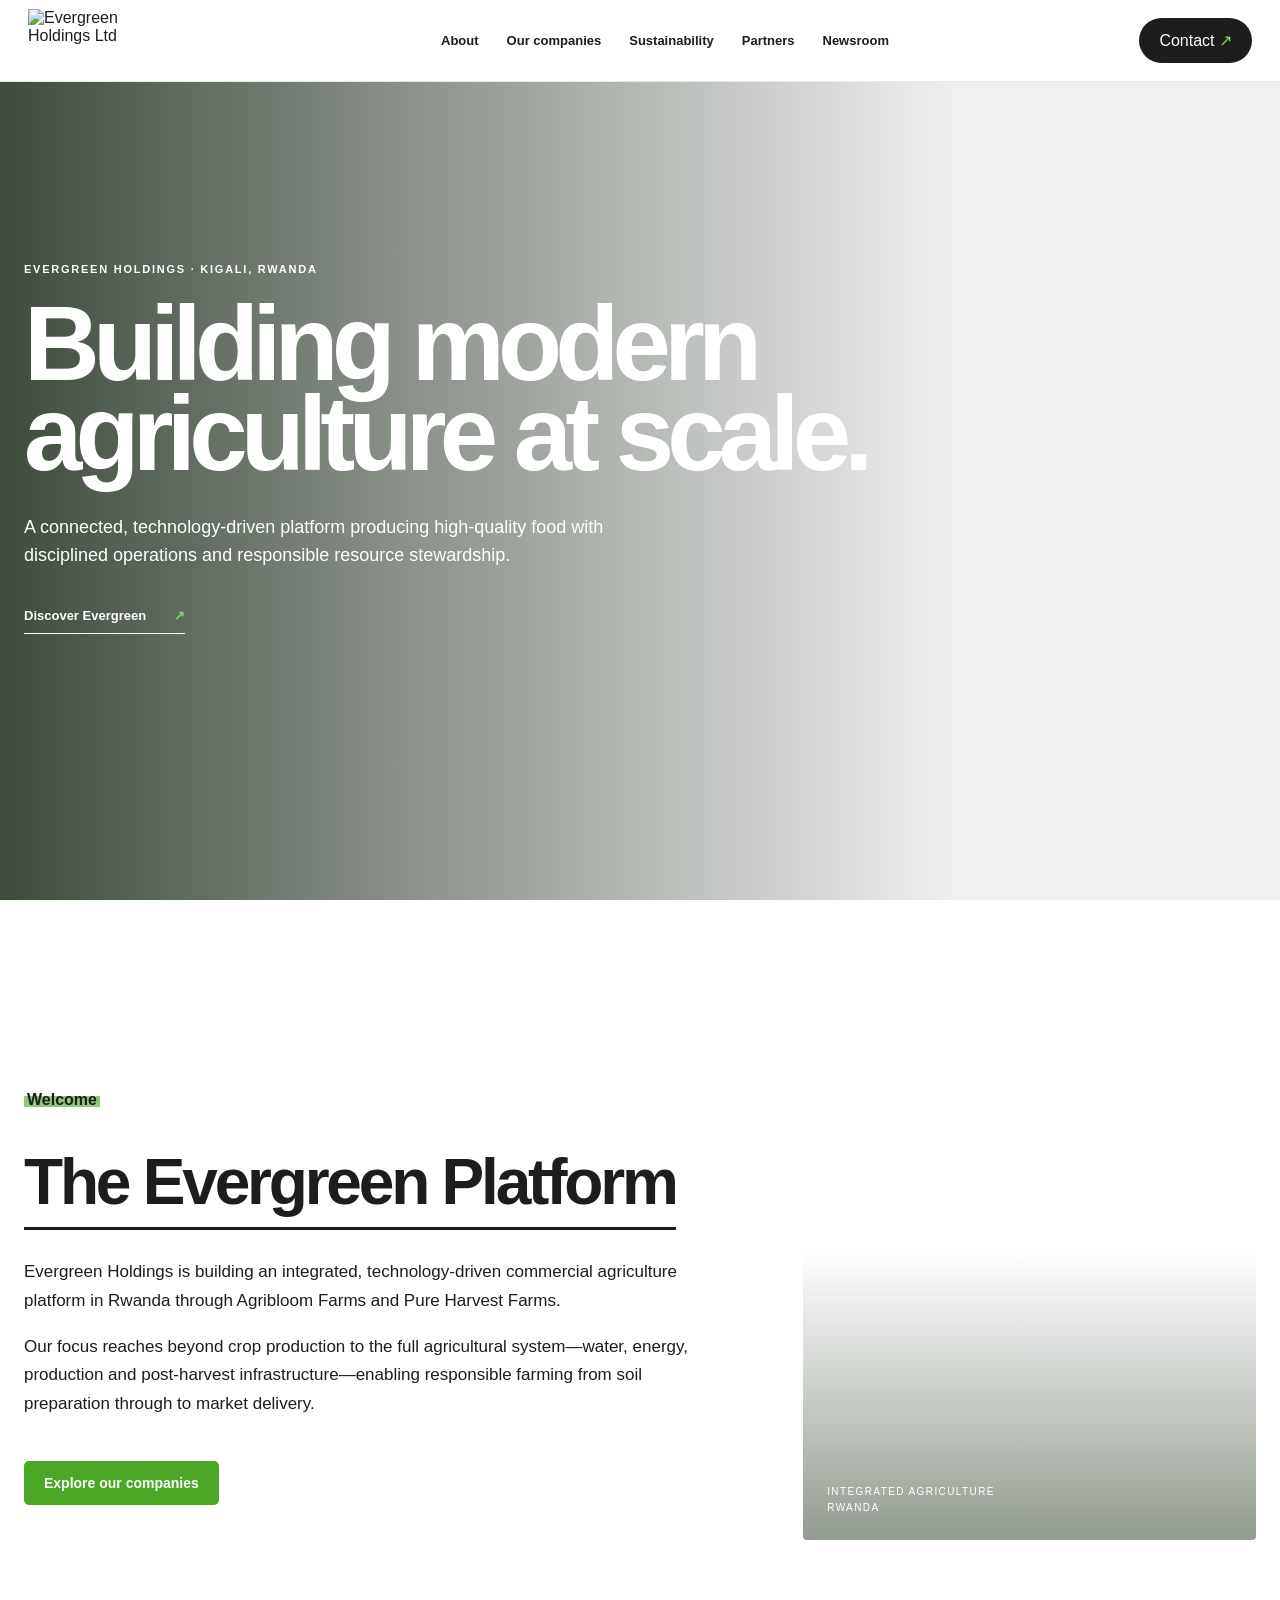
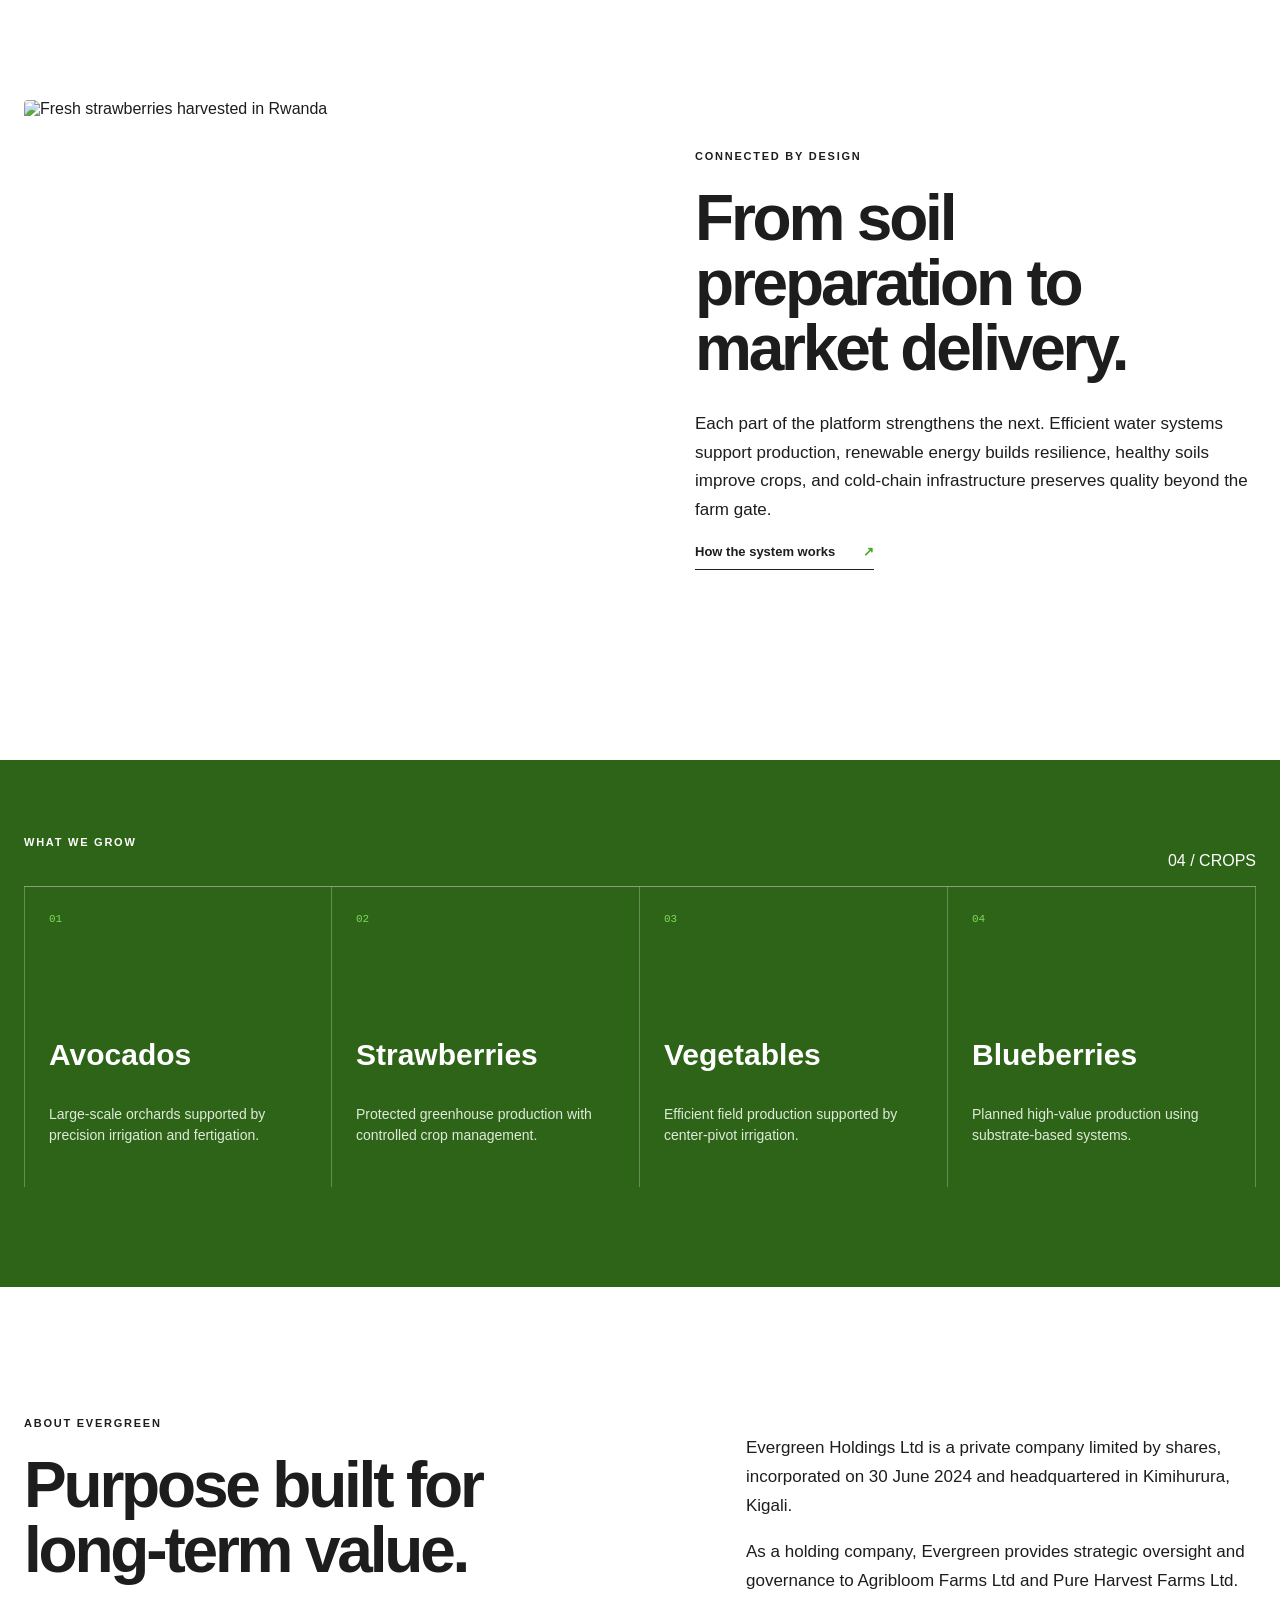
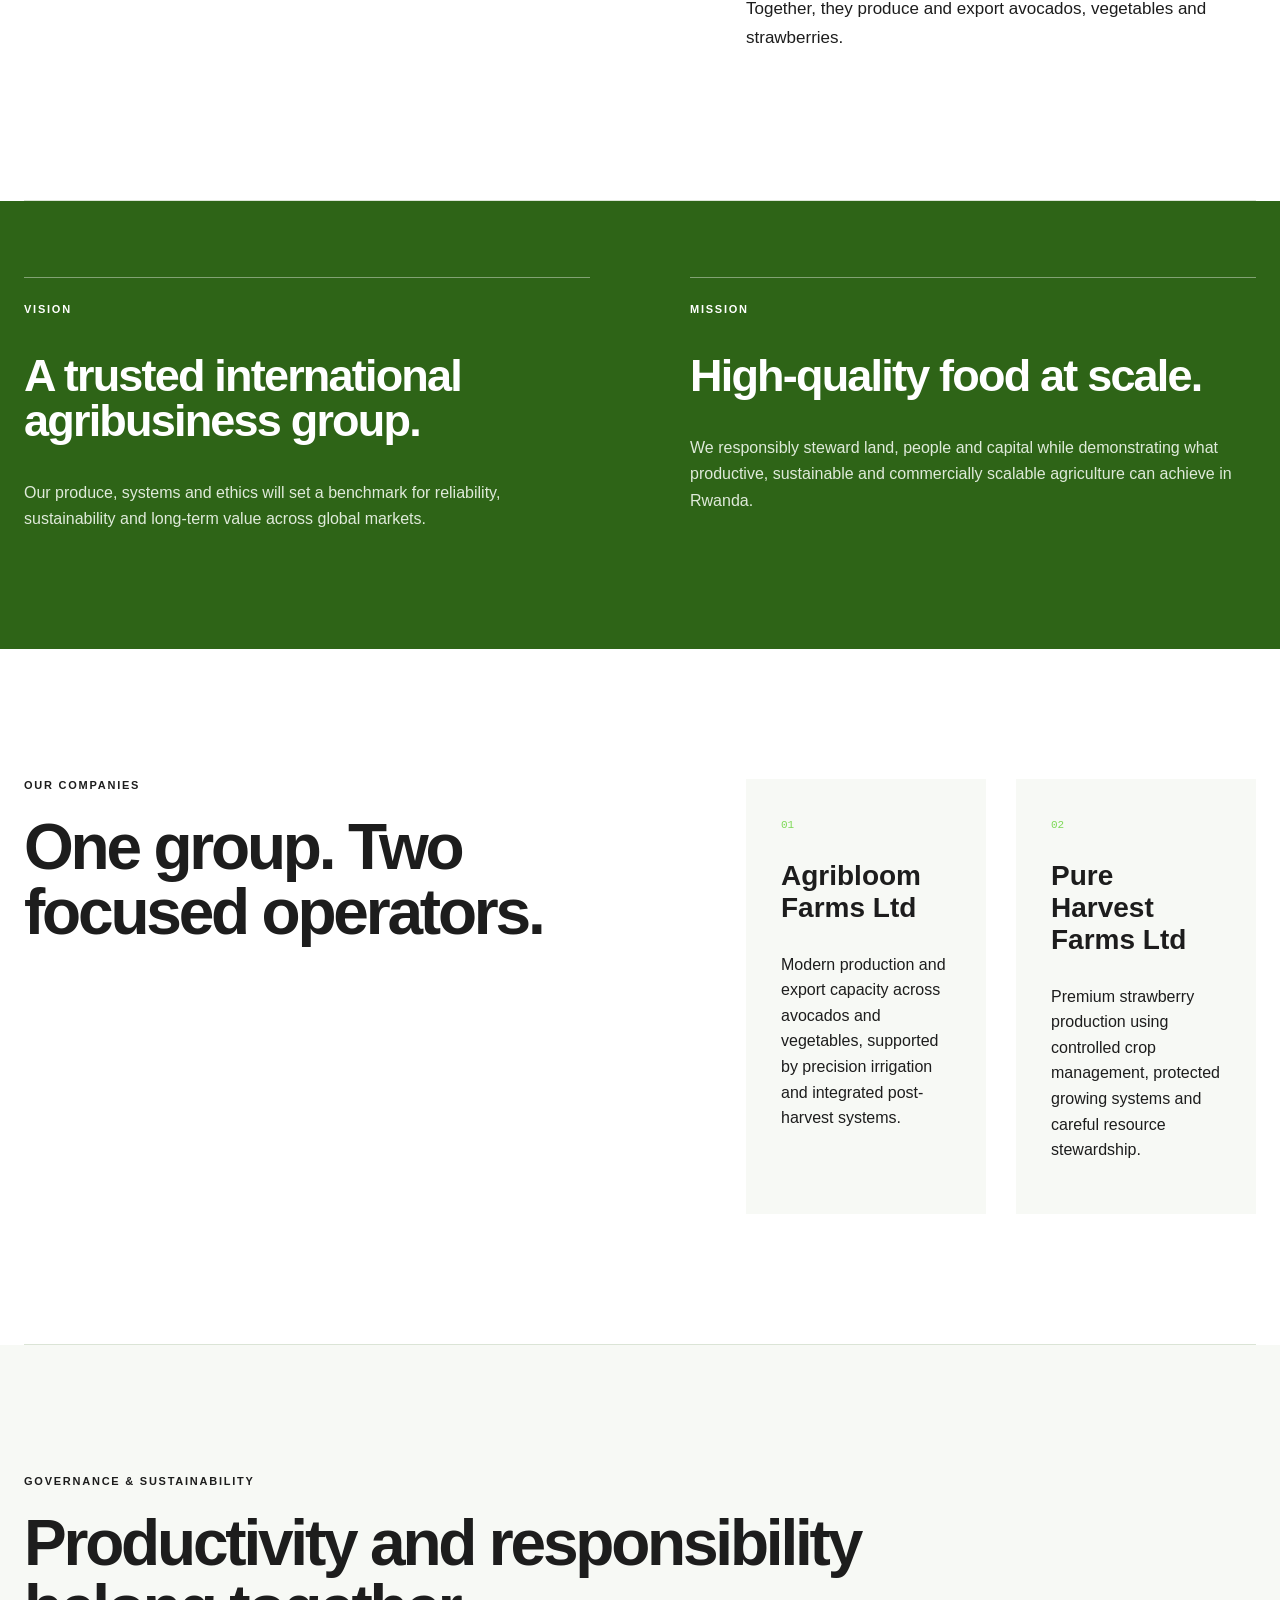
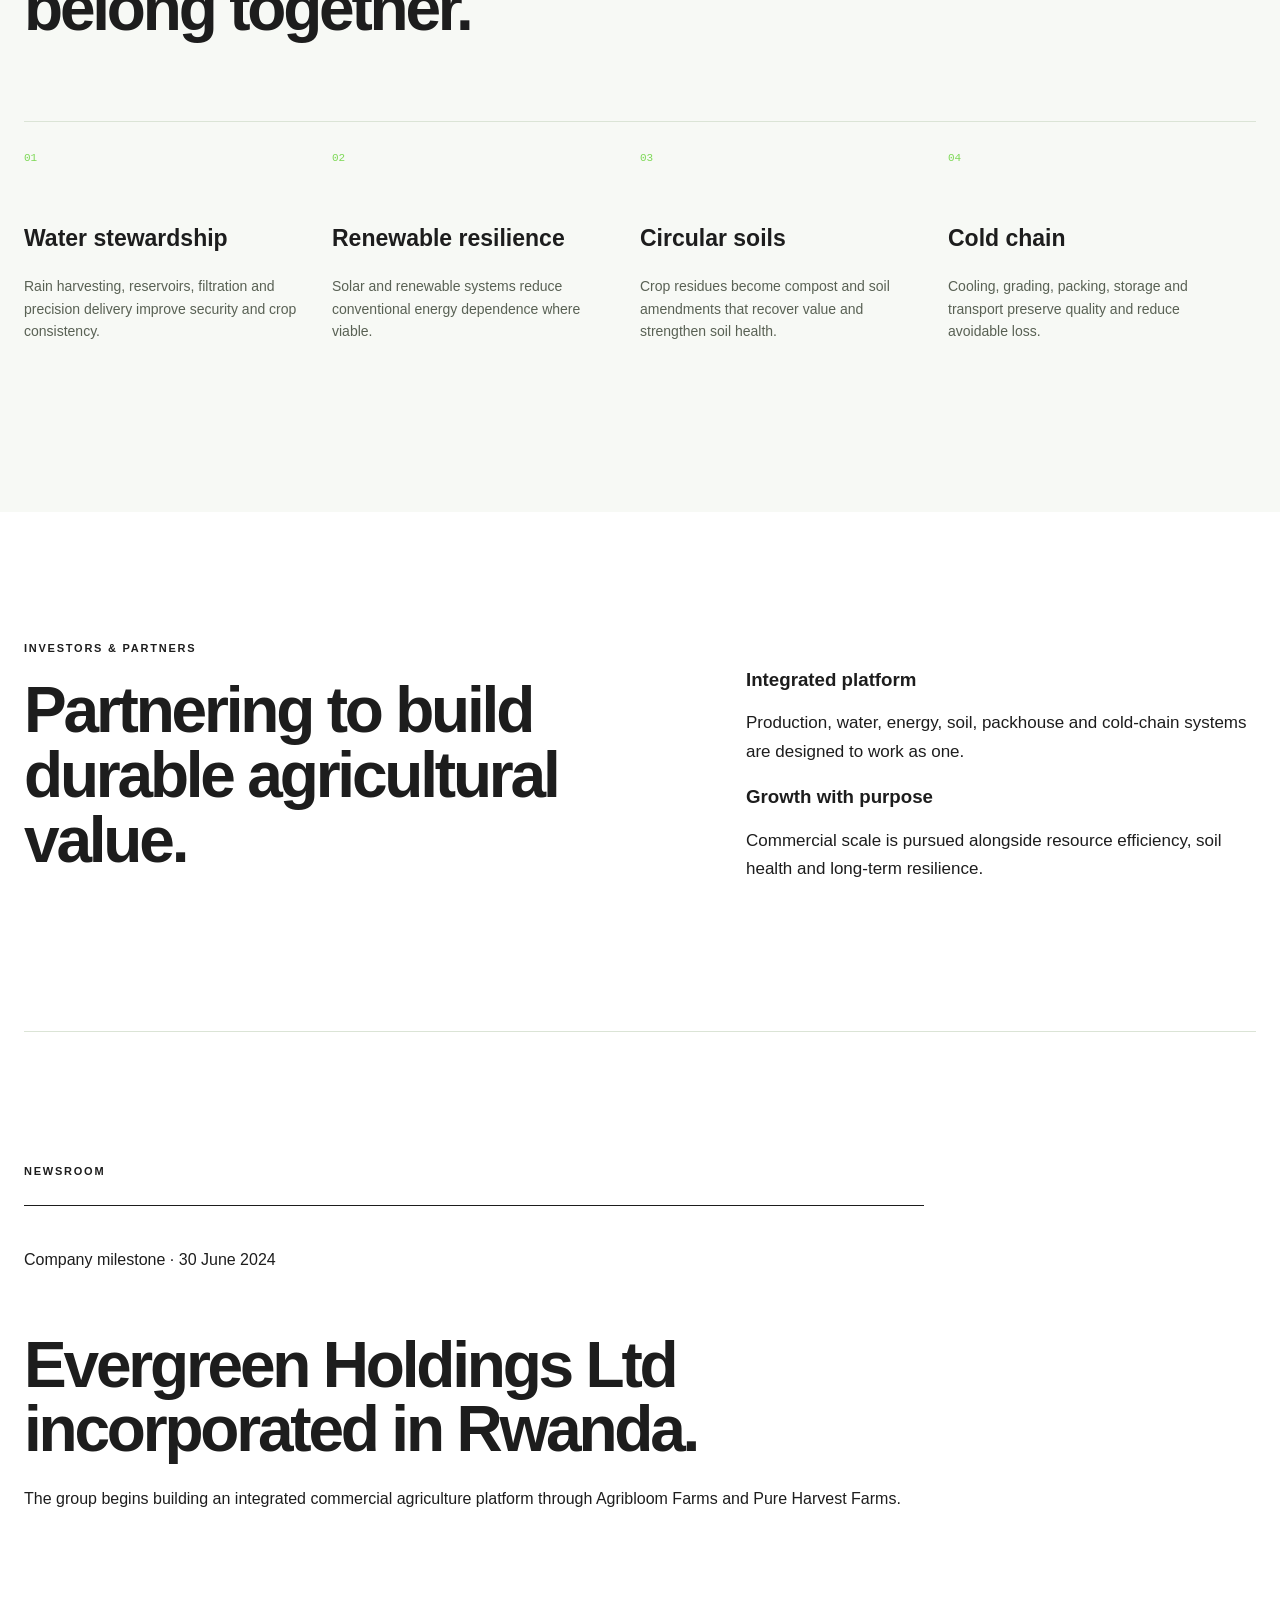
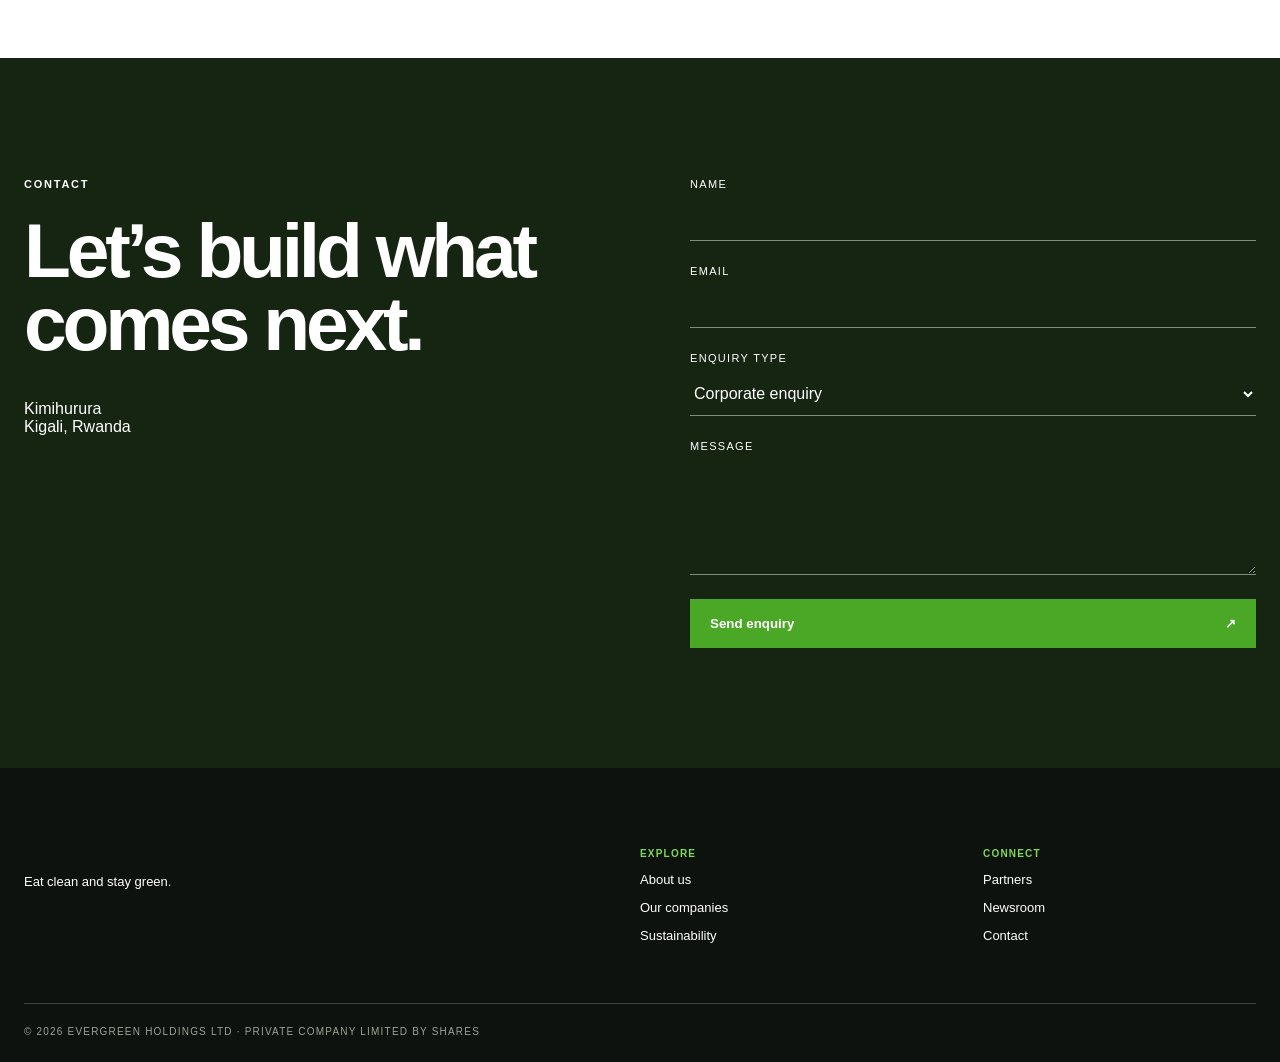
==== index.html @ 8cd4b3a6 "Add files via upload" ====
<!doctype html>
<html lang="en">
<head>
  <meta charset="utf-8">
  <meta name="viewport" content="width=device-width, initial-scale=1">
  <meta name="description" content="Evergreen Holdings is building a connected, technology-driven commercial agriculture platform in Rwanda.">
  <meta property="og:title" content="Evergreen Holdings Ltd">
  <meta property="og:description" content="Building modern agriculture at scale.">
  <meta property="og:image" content="assets/og.png">
  <title>Evergreen Holdings Ltd</title>
  <link rel="icon" href="assets/evergreen-logo.jpeg">
  <link rel="stylesheet" href="style.css">
</head>
<body>
  <header class="site-header">
    <a class="brand" href="#home" aria-label="Evergreen Holdings home"><img src="assets/evergreen-logo.jpeg" alt="Evergreen Holdings Ltd"></a>
    <nav aria-label="Main navigation">
      <a href="#about">About</a><a href="#companies">Our companies</a><a href="#sustainability">Sustainability</a><a href="#partners">Partners</a><a href="#news">Newsroom</a>
    </nav>
    <a class="contact-pill" href="#contact">Contact <span>↗</span></a>
  </header>

  <main>
    <section class="hero" id="home">
      <div class="hero-shade"></div>
      <div class="hero-content shell">
        <p class="eyebrow light">Evergreen Holdings · Kigali, Rwanda</p>
        <h1>Building modern agriculture at scale.</h1>
        <p>A connected, technology-driven platform producing high-quality food with disciplined operations and responsible resource stewardship.</p>
        <a class="line-link light" href="#platform">Discover Evergreen <b>↗</b></a>
      </div>
    </section>

    <section class="platform shell" id="platform">
      <div class="platform-copy">
        <p class="marker">Welcome</p>
        <h2>The Evergreen Platform</h2>
        <p>Evergreen Holdings is building an integrated, technology-driven commercial agriculture platform in Rwanda through Agribloom Farms and Pure Harvest Farms.</p>
        <p>Our focus reaches beyond crop production to the full agricultural system—water, energy, production and post-harvest infrastructure—enabling responsible farming from soil preparation through to market delivery.</p>
        <a class="button" href="#companies">Explore our companies</a>
      </div>
      <div class="platform-image" role="img" aria-label="Modern agriculture in Rwanda"><span>Integrated agriculture<br>Rwanda</span></div>
    </section>

    <section class="editorial shell">
      <img src="assets/pure-harvest-strawberries.png" alt="Fresh strawberries harvested in Rwanda">
      <div><p class="eyebrow">Connected by design</p><h2>From soil preparation to market delivery.</h2><p>Each part of the platform strengthens the next. Efficient water systems support production, renewable energy builds resilience, healthy soils improve crops, and cold-chain infrastructure preserves quality beyond the farm gate.</p><a class="line-link" href="#sustainability">How the system works <b>↗</b></a></div>
    </section>

    <section class="crop-band">
      <div class="shell section-head"><p class="eyebrow light">What we grow</p><p>04 / CROPS</p></div>
      <div class="crop-grid shell">
        <article><span>01</span><h3>Avocados</h3><p>Large-scale orchards supported by precision irrigation and fertigation.</p></article>
        <article><span>02</span><h3>Strawberries</h3><p>Protected greenhouse production with controlled crop management.</p></article>
        <article><span>03</span><h3>Vegetables</h3><p>Efficient field production supported by center-pivot irrigation.</p></article>
        <article><span>04</span><h3>Blueberries</h3><p>Planned high-value production using substrate-based systems.</p></article>
      </div>
    </section>

    <section class="section shell" id="about">
      <div class="section-title"><p class="eyebrow">About Evergreen</p><h2>Purpose built for long-term value.</h2></div>
      <div class="prose"><p>Evergreen Holdings Ltd is a private company limited by shares, incorporated on 30 June 2024 and headquartered in Kimihurura, Kigali.</p><p>As a holding company, Evergreen provides strategic oversight and governance to Agribloom Farms Ltd and Pure Harvest Farms Ltd. Together, they produce and export avocados, vegetables and strawberries.</p></div>
    </section>

    <section class="green-section">
      <div class="shell two-up"><article><p class="eyebrow light">Vision</p><h2>A trusted international agribusiness group.</h2><p>Our produce, systems and ethics will set a benchmark for reliability, sustainability and long-term value across global markets.</p></article><article><p class="eyebrow light">Mission</p><h2>High-quality food at scale.</h2><p>We responsibly steward land, people and capital while demonstrating what productive, sustainable and commercially scalable agriculture can achieve in Rwanda.</p></article></div>
    </section>

    <section class="section shell" id="companies">
      <div class="section-title"><p class="eyebrow">Our companies</p><h2>One group. Two focused operators.</h2></div>
      <div class="company-cards"><article><span>01</span><h3>Agribloom Farms Ltd</h3><p>Modern production and export capacity across avocados and vegetables, supported by precision irrigation and integrated post-harvest systems.</p></article><article><span>02</span><h3>Pure Harvest Farms Ltd</h3><p>Premium strawberry production using controlled crop management, protected growing systems and careful resource stewardship.</p></article></div>
    </section>

    <section class="soft-section" id="sustainability">
      <div class="shell"><p class="eyebrow">Governance & sustainability</p><h2 class="wide-title">Productivity and responsibility belong together.</h2><div class="pillars"><article><span>01</span><h3>Water stewardship</h3><p>Rain harvesting, reservoirs, filtration and precision delivery improve security and crop consistency.</p></article><article><span>02</span><h3>Renewable resilience</h3><p>Solar and renewable systems reduce conventional energy dependence where viable.</p></article><article><span>03</span><h3>Circular soils</h3><p>Crop residues become compost and soil amendments that recover value and strengthen soil health.</p></article><article><span>04</span><h3>Cold chain</h3><p>Cooling, grading, packing, storage and transport preserve quality and reduce avoidable loss.</p></article></div></div>
    </section>

    <section class="section shell" id="partners">
      <div class="section-title"><p class="eyebrow">Investors & partners</p><h2>Partnering to build durable agricultural value.</h2></div>
      <div class="prose"><h3>Integrated platform</h3><p>Production, water, energy, soil, packhouse and cold-chain systems are designed to work as one.</p><h3>Growth with purpose</h3><p>Commercial scale is pursued alongside resource efficiency, soil health and long-term resilience.</p></div>
    </section>

    <section class="news shell" id="news"><p class="eyebrow">Newsroom</p><article><p>Company milestone · 30 June 2024</p><h2>Evergreen Holdings Ltd incorporated in Rwanda.</h2><p>The group begins building an integrated commercial agriculture platform through Agribloom Farms and Pure Harvest Farms.</p></article></section>

    <section class="contact" id="contact"><div class="shell contact-grid"><div><p class="eyebrow light">Contact</p><h2>Let’s build what comes next.</h2><p>Kimihurura<br>Kigali, Rwanda</p></div><form action="#contact"><label>Name<input type="text" required></label><label>Email<input type="email" required></label><label>Enquiry type<select><option>Corporate enquiry</option><option>Investment or partnership</option><option>Agribloom sales</option><option>Careers</option></select></label><label>Message<textarea rows="5" required></textarea></label><button type="submit">Send enquiry <span>↗</span></button></form></div></section>
  </main>

  <footer><div class="shell footer-grid"><div><img src="assets/evergreen-logo.jpeg" alt=""><p>Eat clean and stay green.</p></div><div><b>Explore</b><a href="#about">About us</a><a href="#companies">Our companies</a><a href="#sustainability">Sustainability</a></div><div><b>Connect</b><a href="#partners">Partners</a><a href="#news">Newsroom</a><a href="#contact">Contact</a></div></div><div class="shell copyright">© 2026 Evergreen Holdings Ltd · Private company limited by shares</div></footer>
</body>
</html>
---- style.css ----
:root{--green:#2e6417;--green2:#4ba726;--lime:#7ed957;--soft:#f7f9f5;--ink:#1d1d1d;--line:#dbe4d6}*{box-sizing:border-box}html{scroll-behavior:smooth}body{margin:0;color:var(--ink);font-family:Arial,Helvetica,sans-serif}a{color:inherit;text-decoration:none}.shell{width:min(100% - 48px,1320px);margin:auto}.eyebrow{text-transform:uppercase;letter-spacing:.16em;font-size:11px;font-weight:700;margin:0 0 24px}.light{color:#fff}.site-header{height:82px;padding:0 28px;display:grid;grid-template-columns:220px 1fr 170px;align-items:center;background:#fff;position:sticky;top:0;z-index:10;border-bottom:1px solid #e5ebe2}.brand{width:145px;height:64px}.brand img{width:100%;height:100%;object-fit:contain}.site-header nav{display:flex;justify-content:center;gap:28px;font-size:13px;font-weight:700}.site-header nav a:hover{color:var(--green2)}.contact-pill{justify-self:end;padding:13px 20px;border-radius:30px;background:var(--ink);color:#fff}.contact-pill span,.line-link b{color:var(--lime)}
.hero{height:calc(100vh - 82px);min-height:650px;color:#fff;background:url('assets/evergreen-hero.png') center/cover;position:relative;display:flex;align-items:flex-end}.hero-shade{position:absolute;inset:0;background:linear-gradient(90deg,rgba(8,25,6,.78),rgba(0,0,0,.06) 75%)}.hero-content{position:relative;padding-bottom:85px}.hero h1{font-size:clamp(58px,8.2vw,126px);letter-spacing:-.065em;line-height:.85;max-width:1000px;margin:0}.hero-content>p:not(.eyebrow){font-size:18px;line-height:1.55;max-width:620px;margin:36px 0}.line-link{display:inline-flex;gap:28px;font-size:13px;font-weight:700;padding-bottom:10px;border-bottom:1px solid}.line-link:not(.light) b{color:var(--green2)}
.platform{display:grid;grid-template-columns:1.2fr .8fr;gap:100px;align-items:center;padding:140px 0 120px}.marker{display:inline-block;background:linear-gradient(transparent 28%,rgba(75,167,38,.62) 28%,rgba(75,167,38,.62) 88%,transparent 88%);font-weight:700;padding:0 3px}.platform-copy h2{display:table;font-size:clamp(48px,5vw,74px);letter-spacing:-.05em;margin:20px 0 28px;padding-bottom:8px;border-bottom:3px solid}.platform-copy>p:not(.marker){font-size:17px;line-height:1.7;max-width:760px}.button{display:inline-block;margin-top:25px;padding:14px 20px;background:var(--green2);color:#fff;border-radius:5px;font-weight:700;font-size:14px}.platform-image{height:500px;background:linear-gradient(0deg,rgba(14,35,8,.45),transparent 58%),url('assets/evergreen-hero.png') 72% center/cover;border-radius:4px;position:relative}.platform-image span{position:absolute;left:24px;bottom:24px;color:#fff;text-transform:uppercase;letter-spacing:.14em;font-size:10px;line-height:1.6}.editorial{display:grid;grid-template-columns:1fr 1fr;gap:110px;align-items:center;padding:40px 0 140px}.editorial img{width:100%;height:520px;object-fit:cover;border-radius:4px}.editorial h2,.section-title h2,.wide-title{font-size:clamp(44px,5vw,74px);line-height:1.02;letter-spacing:-.05em;margin:0 0 28px}.editorial div>p:not(.eyebrow),.prose p{font-size:17px;line-height:1.7}
.crop-band,.green-section{background:var(--green);color:#fff;padding:76px 0 100px}.section-head{display:flex;justify-content:space-between}.crop-grid{display:grid;grid-template-columns:repeat(4,1fr);border-top:1px solid #ffffff66}.crop-grid article{min-height:300px;padding:26px 24px;border-right:1px solid #ffffff44;display:flex;flex-direction:column}.crop-grid article:first-child{border-left:1px solid #ffffff44}.crop-grid span,.pillars span,.company-cards span{color:var(--lime);font:11px monospace}.crop-grid h3{font-size:30px;margin:auto 0 18px}.crop-grid p{font-size:14px;line-height:1.55;color:#dfeada}.section{display:grid;grid-template-columns:1.2fr 1fr;gap:110px;padding:130px 0;border-bottom:1px solid var(--line)}.prose{align-self:end}.two-up{display:grid;grid-template-columns:1fr 1fr;gap:100px}.two-up article{border-top:1px solid #ffffff66;padding-top:25px}.two-up h2{font-size:45px;letter-spacing:-.04em;line-height:1}.two-up p:last-child{line-height:1.65;color:#dfeada}.company-cards{display:grid;grid-template-columns:1fr 1fr;gap:30px}.company-cards article{background:var(--soft);padding:35px}.company-cards h3{font-size:28px}.company-cards p{line-height:1.6}.soft-section{background:var(--soft);padding:130px 0}.wide-title{max-width:950px}.pillars{display:grid;grid-template-columns:repeat(4,1fr);margin-top:80px}.pillars article{border-top:1px solid var(--line);padding:25px 28px 25px 0}.pillars h3{margin-top:60px;font-size:23px}.pillars p{font-size:14px;line-height:1.6;color:#596154}.news{padding:130px 0}.news article{max-width:900px;border-top:1px solid;padding-top:25px}.news h2{font-size:clamp(42px,5vw,70px);letter-spacing:-.05em;line-height:1;margin:60px 0 25px}.news p{line-height:1.65}.contact{background:#162512;color:#fff;padding:120px 0}.contact-grid{display:grid;grid-template-columns:1fr 1fr;gap:100px}.contact h2{font-size:clamp(50px,6vw,86px);letter-spacing:-.055em;line-height:.95;margin:0 0 40px}.contact form{display:grid;gap:24px}.contact label{display:flex;flex-direction:column;gap:8px;font-size:11px;text-transform:uppercase;letter-spacing:.12em}.contact input,.contact select,.contact textarea{border:0;border-bottom:1px solid #ffffff77;background:transparent;color:#fff;font:16px Arial;padding:12px 0}.contact option{color:#111}.contact button{border:0;background:var(--green2);color:#fff;padding:17px 20px;font-weight:700;display:flex;justify-content:space-between}footer{background:#0e120e;color:#fff;padding:80px 0 25px}.footer-grid{display:grid;grid-template-columns:2fr 1fr 1fr;gap:70px}.footer-grid>div{display:flex;flex-direction:column;gap:13px;font-size:13px}.footer-grid img{width:180px;filter:brightness(0) invert(1)}.footer-grid b{color:var(--lime);text-transform:uppercase;letter-spacing:.12em;font-size:10px}.copyright{border-top:1px solid #ffffff33;margin-top:60px;padding-top:22px;font-size:10px;color:#9aa497;text-transform:uppercase;letter-spacing:.12em}
@media(max-width:900px){.shell{width:min(100% - 32px,1320px)}.site-header{height:70px;grid-template-columns:1fr auto;padding:0 16px}.site-header nav{display:none}.brand{height:55px;width:125px}.hero{height:calc(100svh - 70px)}.hero h1{font-size:58px}.platform,.editorial,.section,.contact-grid{grid-template-columns:1fr;gap:55px}.platform{padding:90px 0}.editorial{padding-bottom:90px}.platform-image,.editorial img{height:420px}.crop-grid,.pillars{grid-template-columns:1fr 1fr}.two-up{grid-template-columns:1fr;gap:60px}.company-cards{grid-template-columns:1fr}.section,.soft-section,.news{padding-top:90px;padding-bottom:90px}}
@media(max-width:560px){.contact-pill{padding:11px 14px;font-size:12px}.hero h1{font-size:48px}.platform-copy h2,.editorial h2,.section-title h2,.wide-title{font-size:42px}.platform-image,.editorial img{height:330px}.crop-grid,.pillars{grid-template-columns:1fr}.crop-grid article{min-height:220px;border-left:1px solid #ffffff44}.footer-grid{grid-template-columns:1fr}}
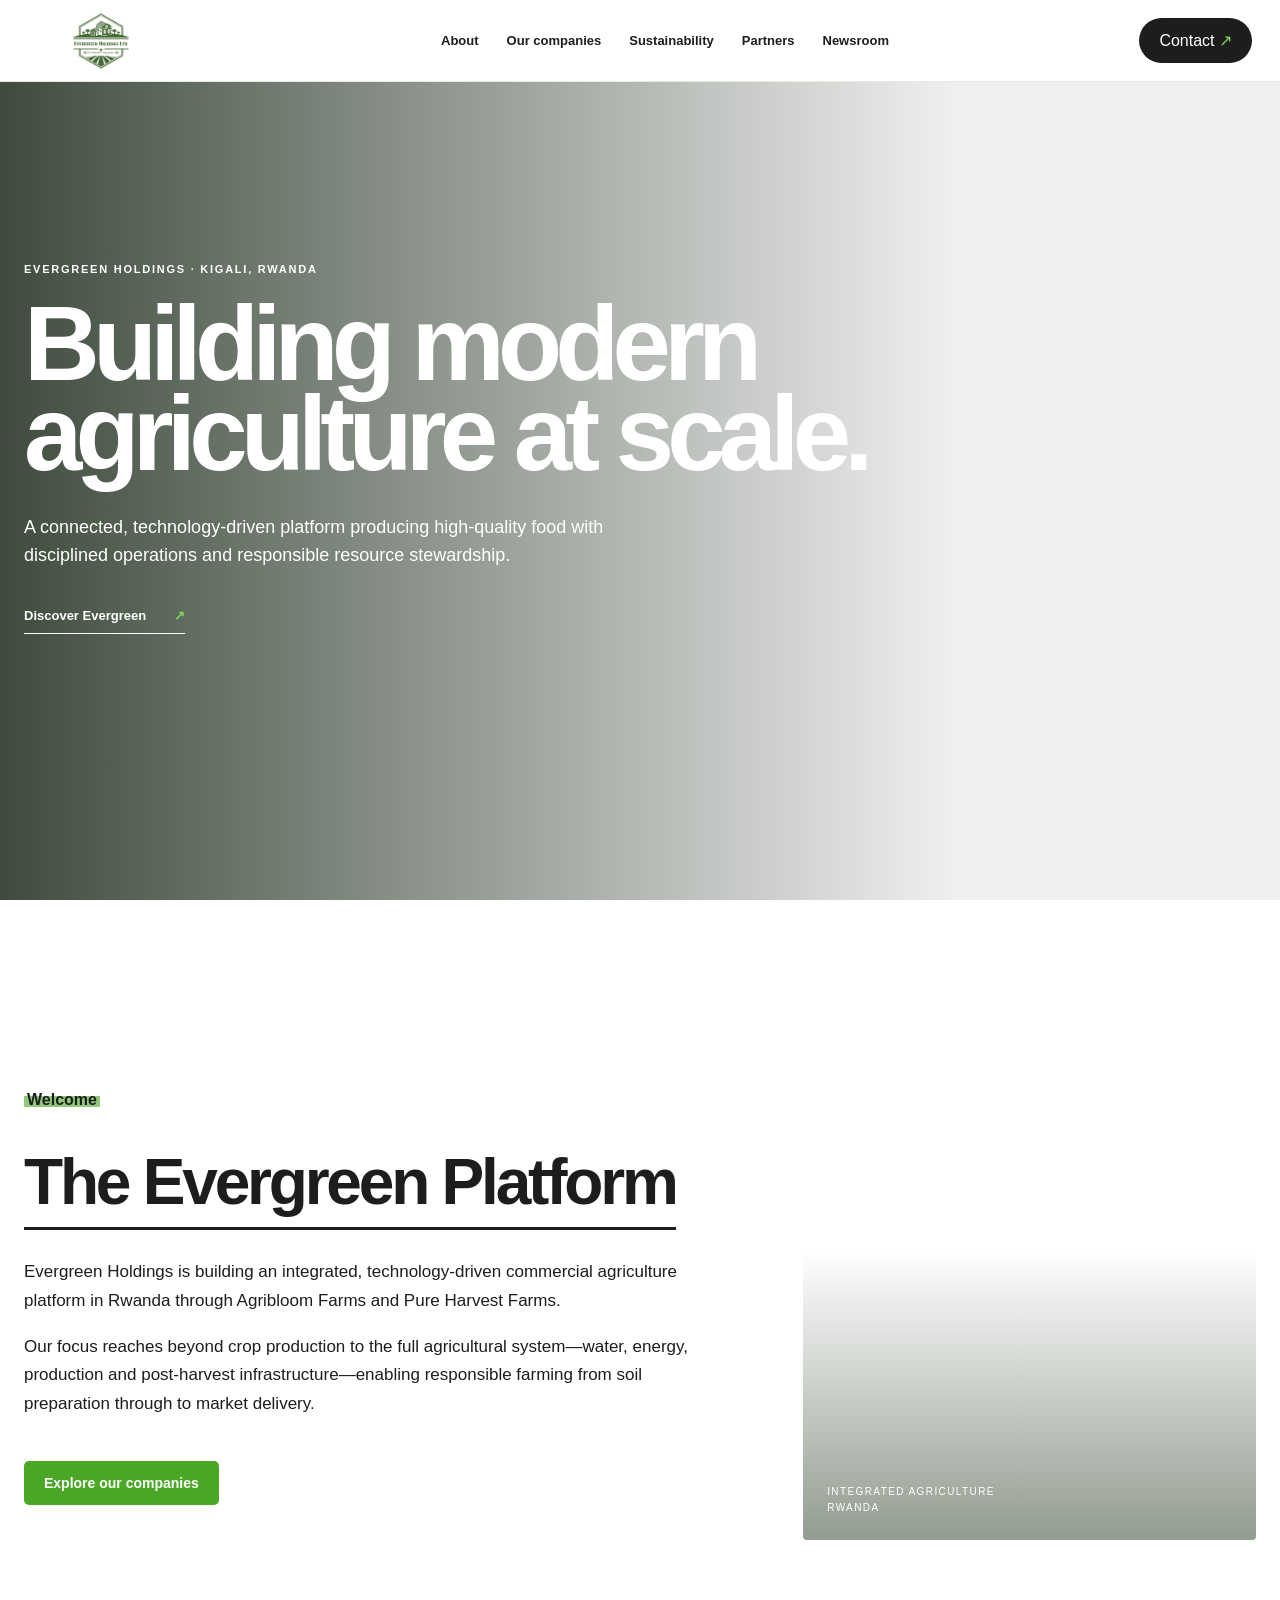
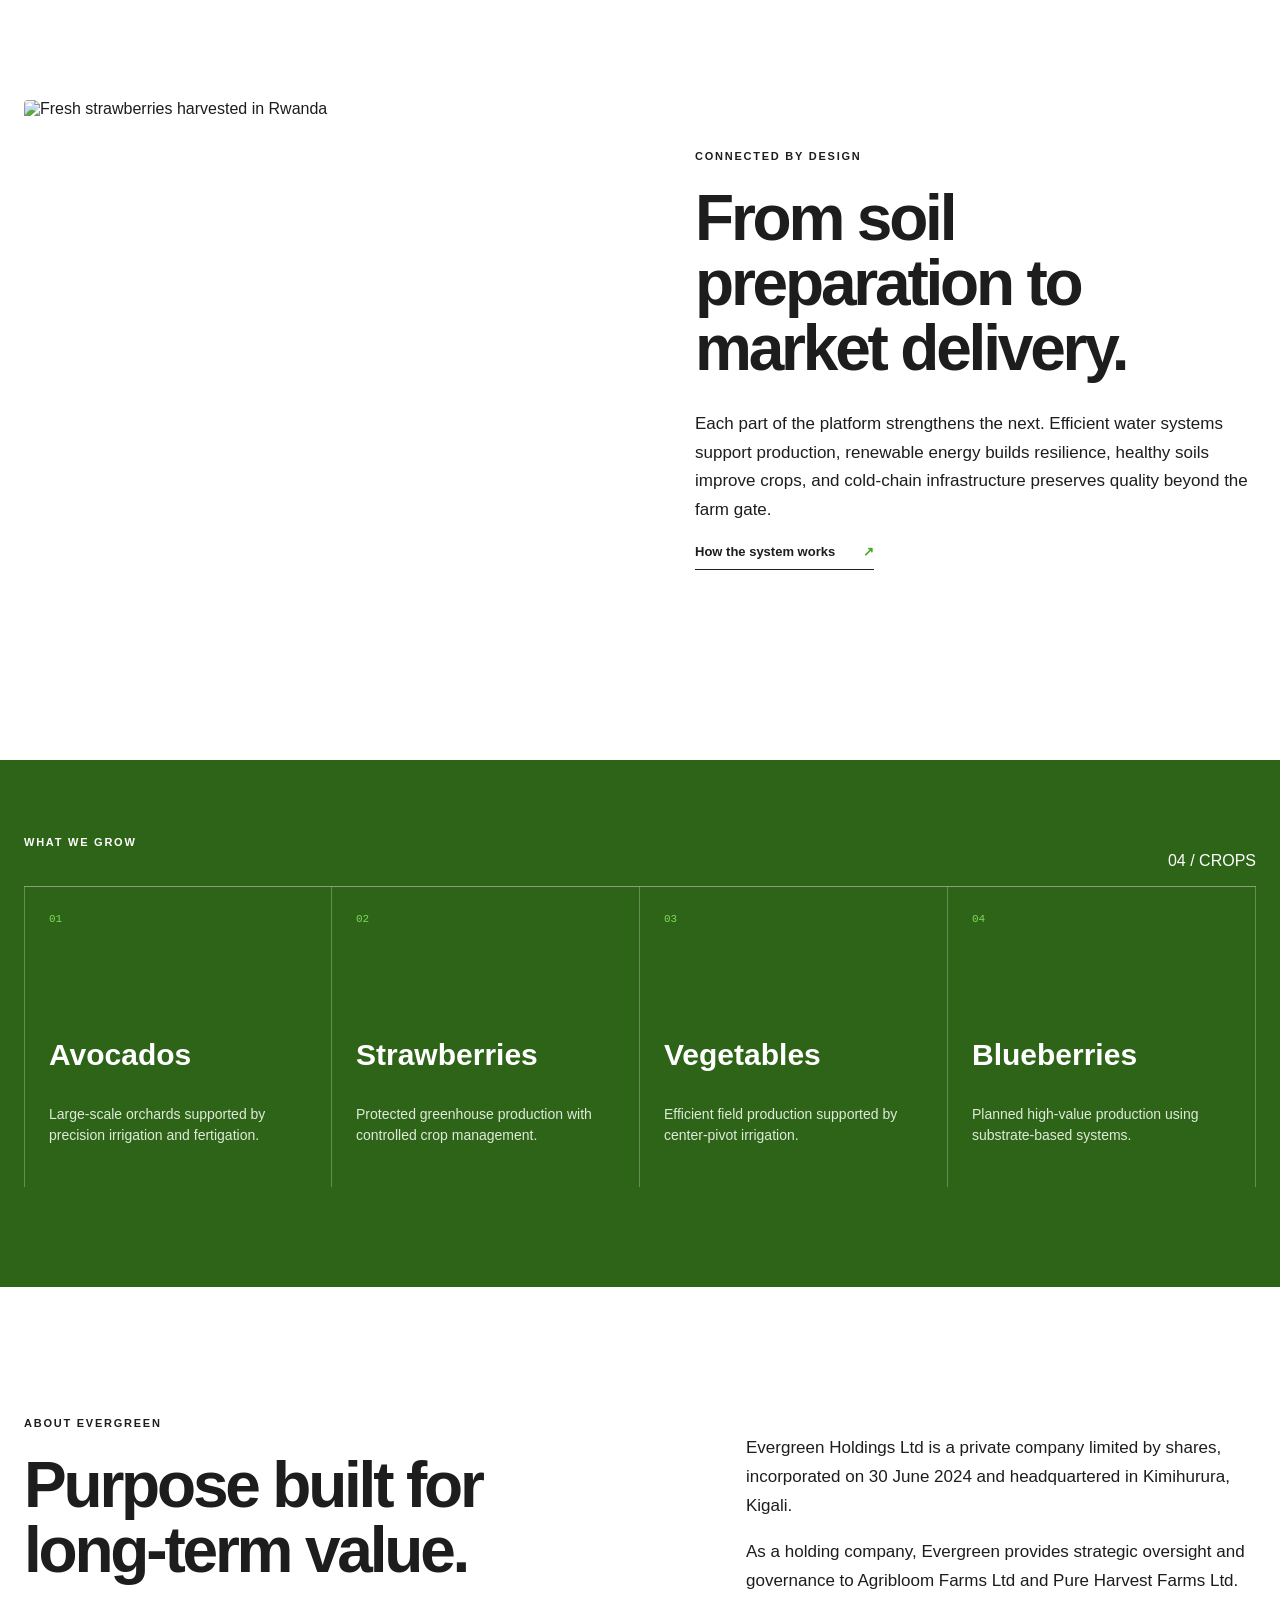
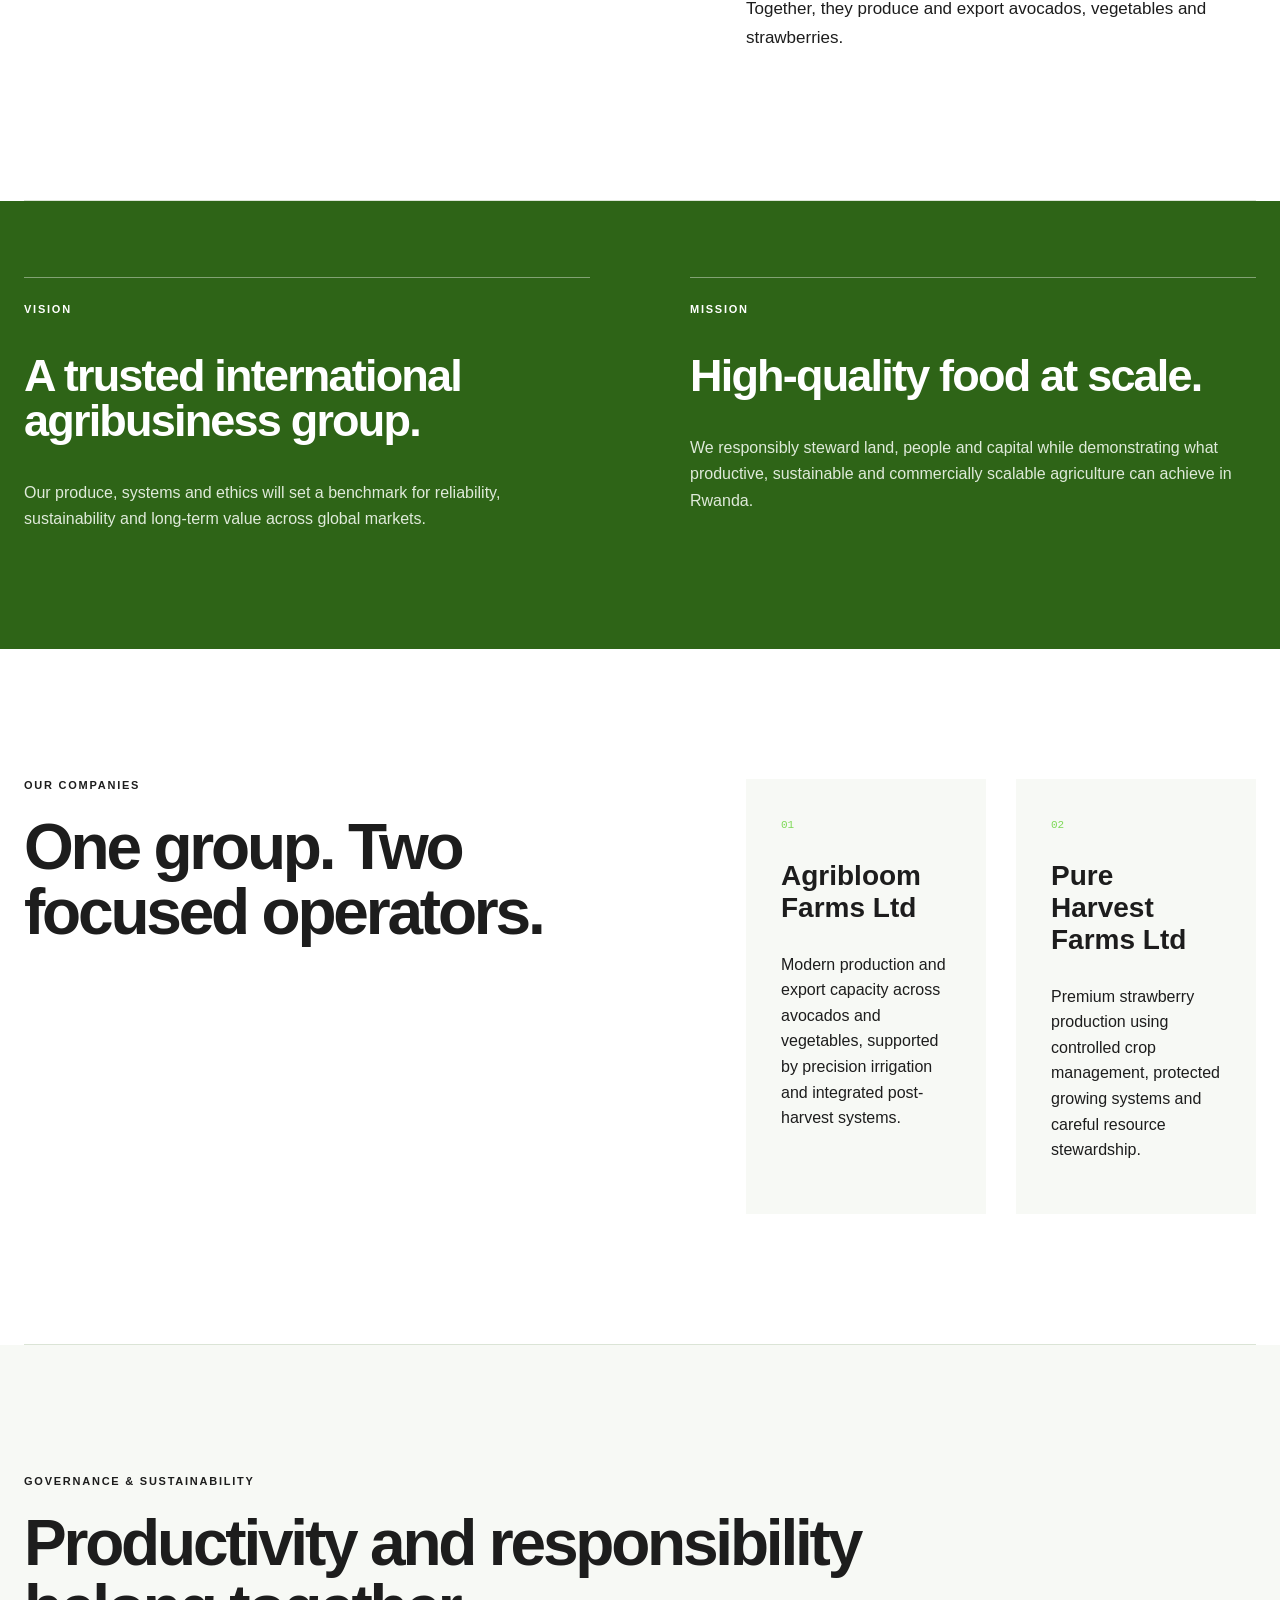
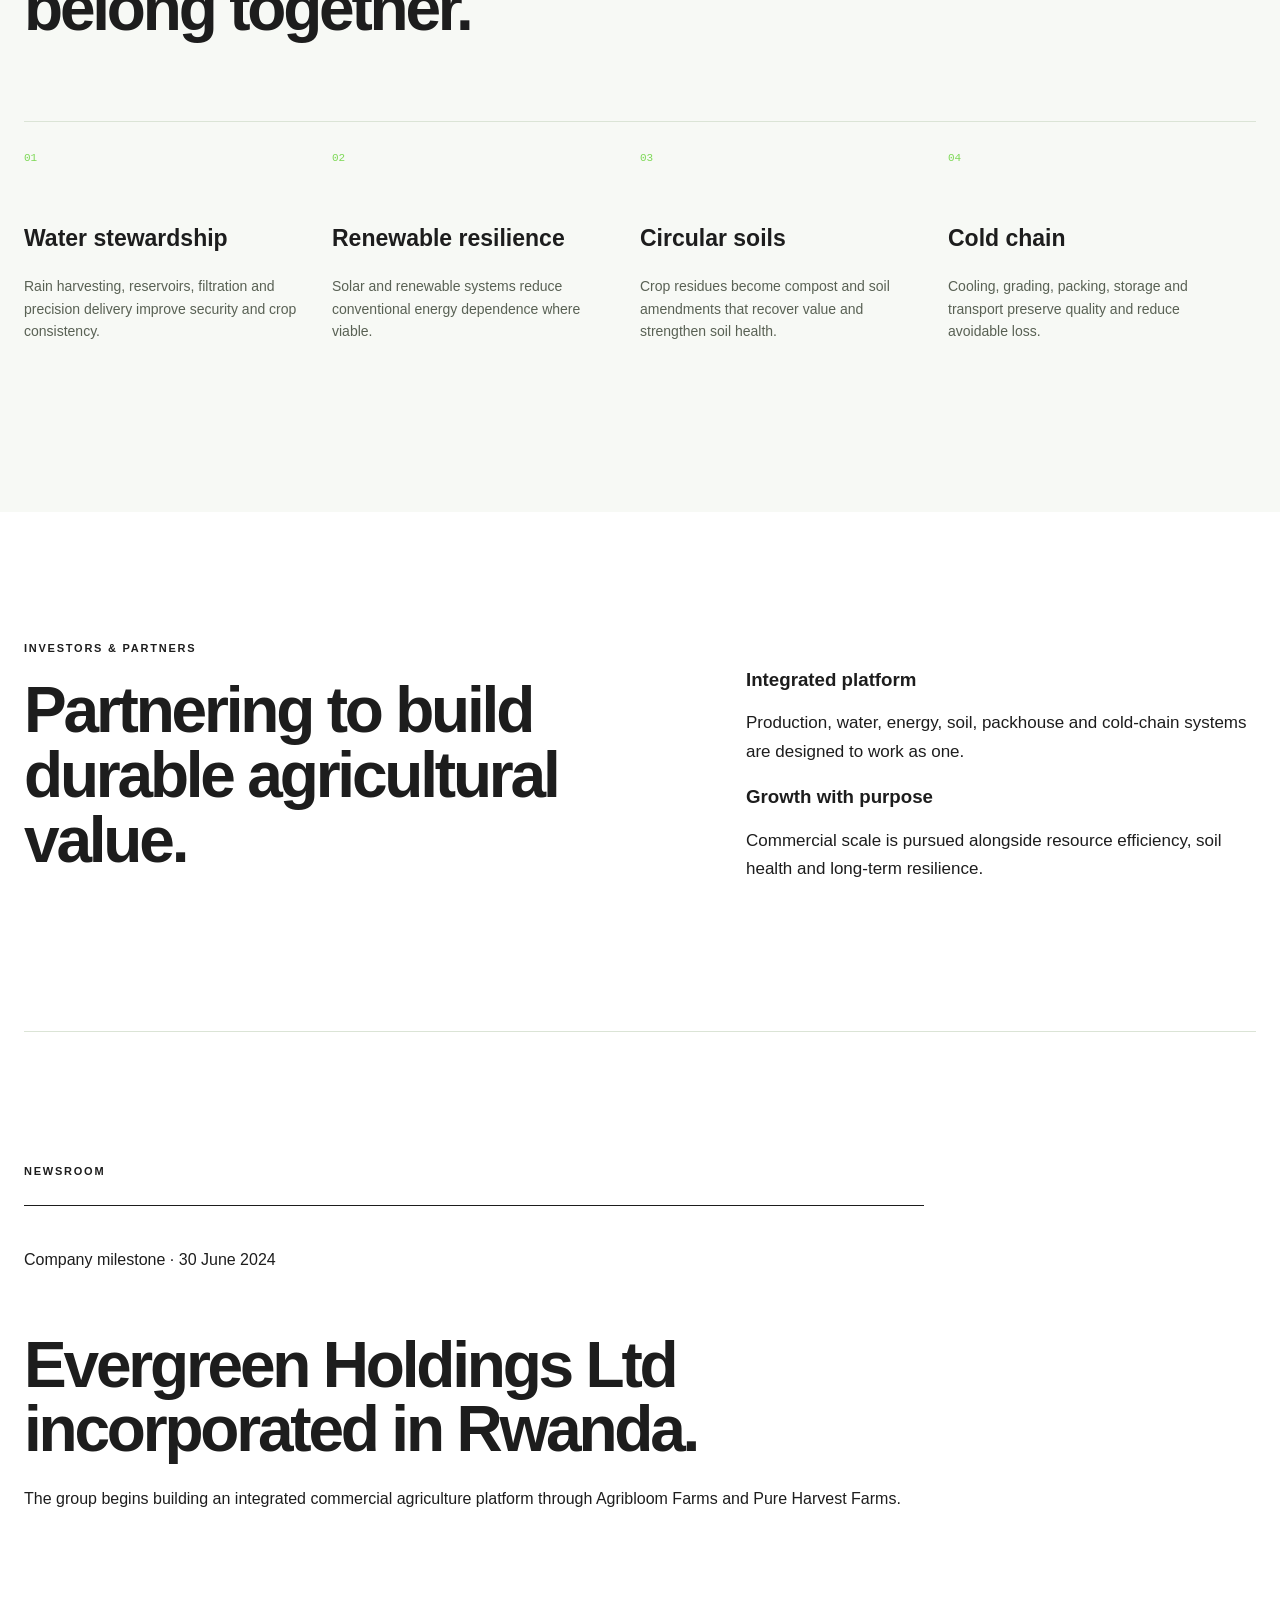
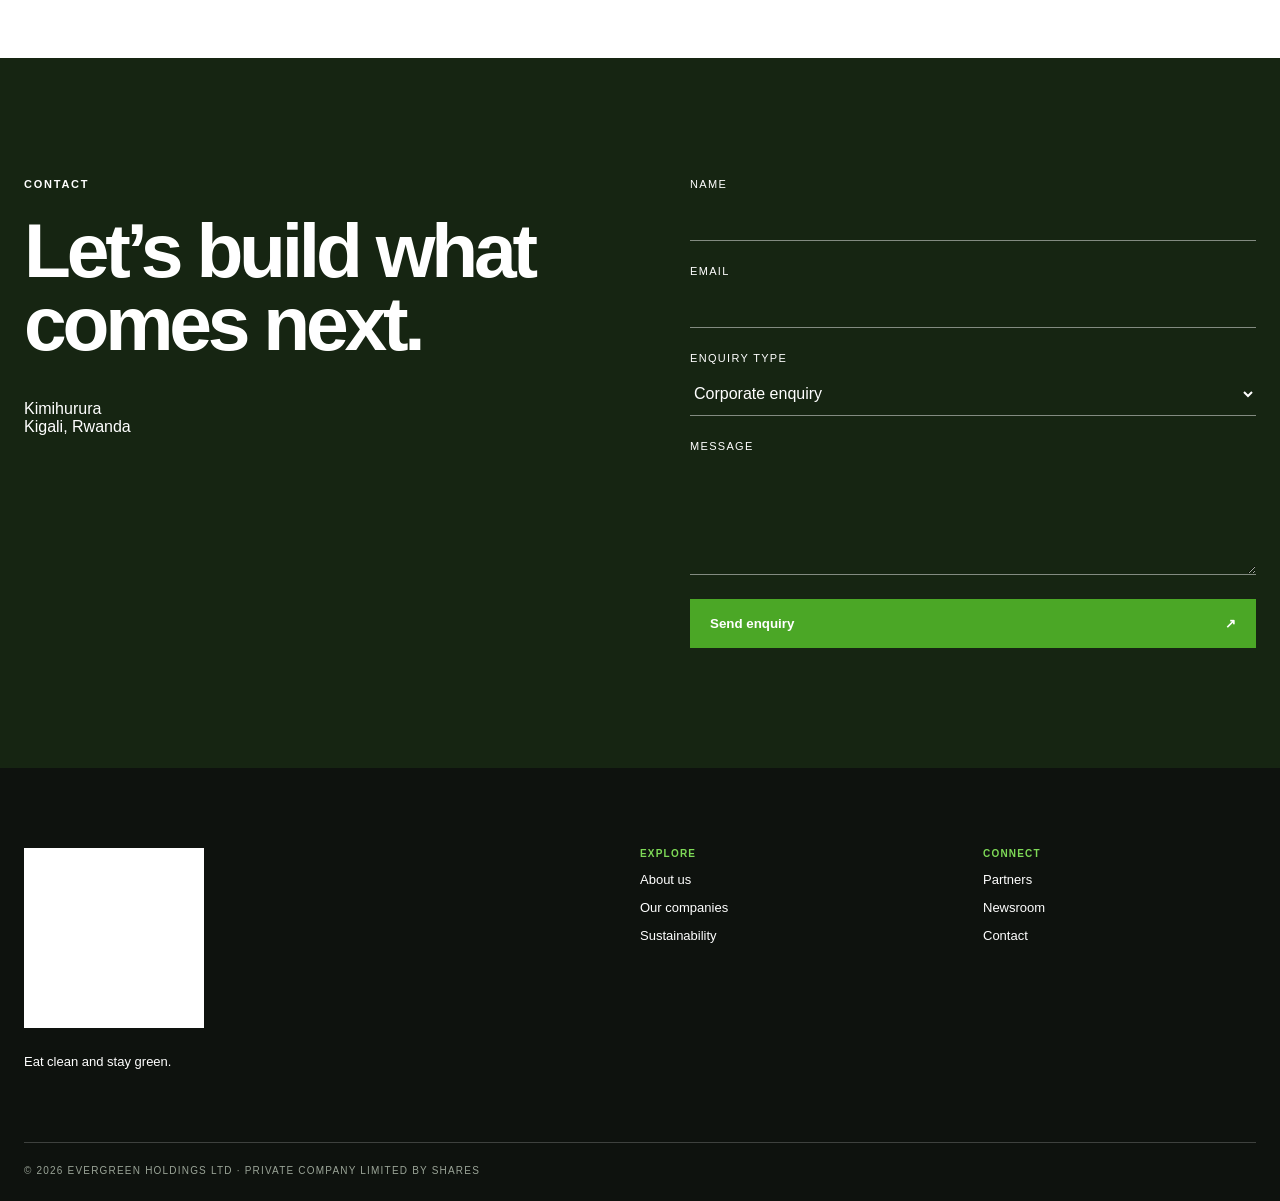
==== commit b17c66bd: "Update index.html" ====
--- a/index.html
+++ b/index.html
@@ -6,14 +6,14 @@
   <meta name="description" content="Evergreen Holdings is building a connected, technology-driven commercial agriculture platform in Rwanda.">
   <meta property="og:title" content="Evergreen Holdings Ltd">
   <meta property="og:description" content="Building modern agriculture at scale.">
-  <meta property="og:image" content="assets/og.png">
+  <meta property="og:image" content="og.png">
   <title>Evergreen Holdings Ltd</title>
-  <link rel="icon" href="assets/evergreen-logo.jpeg">
+  <link rel="icon" href="evergreen-logo.jpeg">
   <link rel="stylesheet" href="style.css">
 </head>
 <body>
   <header class="site-header">
-    <a class="brand" href="#home" aria-label="Evergreen Holdings home"><img src="assets/evergreen-logo.jpeg" alt="Evergreen Holdings Ltd"></a>
+    <a class="brand" href="#home" aria-label="Evergreen Holdings home"><img src="evergreen-logo.jpeg" alt="Evergreen Holdings Ltd"></a>
     <nav aria-label="Main navigation">
       <a href="#about">About</a><a href="#companies">Our companies</a><a href="#sustainability">Sustainability</a><a href="#partners">Partners</a><a href="#news">Newsroom</a>
     </nav>
@@ -85,6 +85,6 @@
     <section class="contact" id="contact"><div class="shell contact-grid"><div><p class="eyebrow light">Contact</p><h2>Let’s build what comes next.</h2><p>Kimihurura<br>Kigali, Rwanda</p></div><form action="#contact"><label>Name<input type="text" required></label><label>Email<input type="email" required></label><label>Enquiry type<select><option>Corporate enquiry</option><option>Investment or partnership</option><option>Agribloom sales</option><option>Careers</option></select></label><label>Message<textarea rows="5" required></textarea></label><button type="submit">Send enquiry <span>↗</span></button></form></div></section>
   </main>
 
-  <footer><div class="shell footer-grid"><div><img src="assets/evergreen-logo.jpeg" alt=""><p>Eat clean and stay green.</p></div><div><b>Explore</b><a href="#about">About us</a><a href="#companies">Our companies</a><a href="#sustainability">Sustainability</a></div><div><b>Connect</b><a href="#partners">Partners</a><a href="#news">Newsroom</a><a href="#contact">Contact</a></div></div><div class="shell copyright">© 2026 Evergreen Holdings Ltd · Private company limited by shares</div></footer>
+  <footer><div class="shell footer-grid"><div><img src="evergreen-logo.jpeg" alt=""><p>Eat clean and stay green.</p></div><div><b>Explore</b><a href="#about">About us</a><a href="#companies">Our companies</a><a href="#sustainability">Sustainability</a></div><div><b>Connect</b><a href="#partners">Partners</a><a href="#news">Newsroom</a><a href="#contact">Contact</a></div></div><div class="shell copyright">© 2026 Evergreen Holdings Ltd · Private company limited by shares</div></footer>
 </body>
 </html>
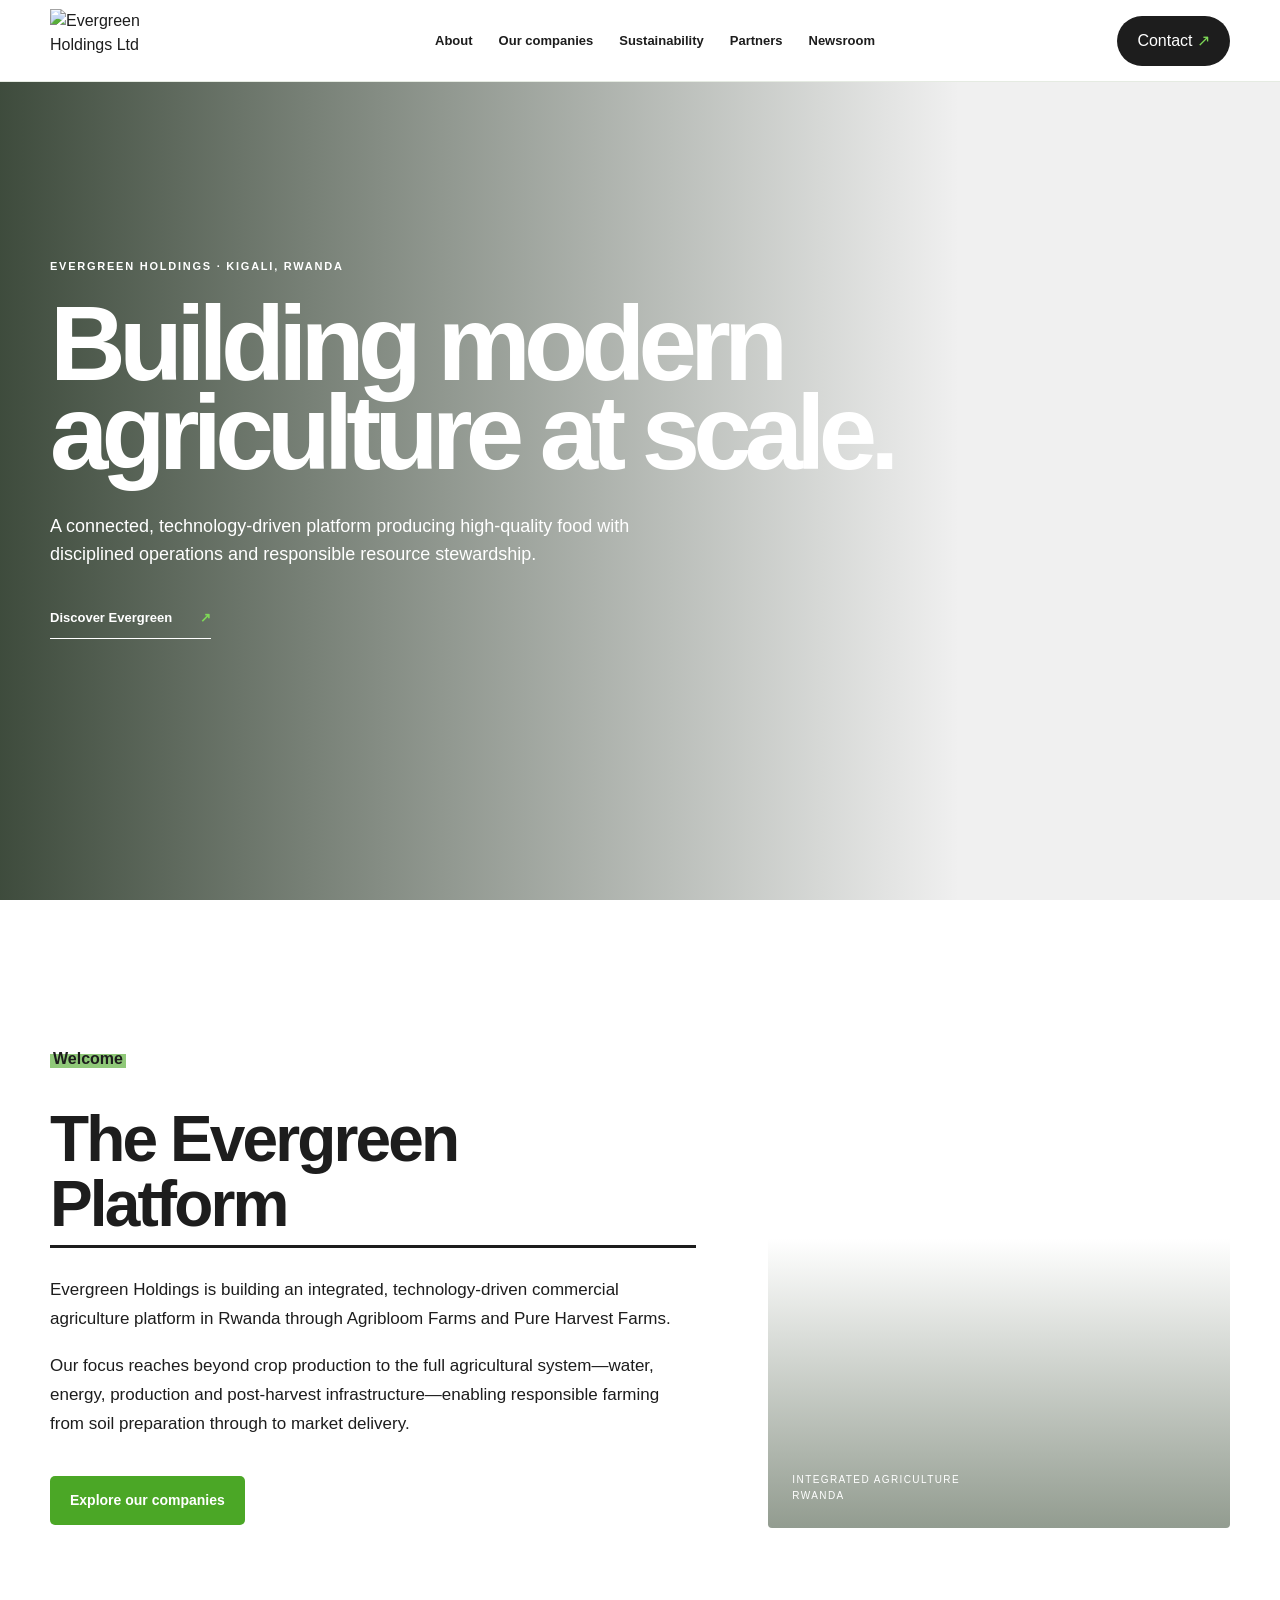
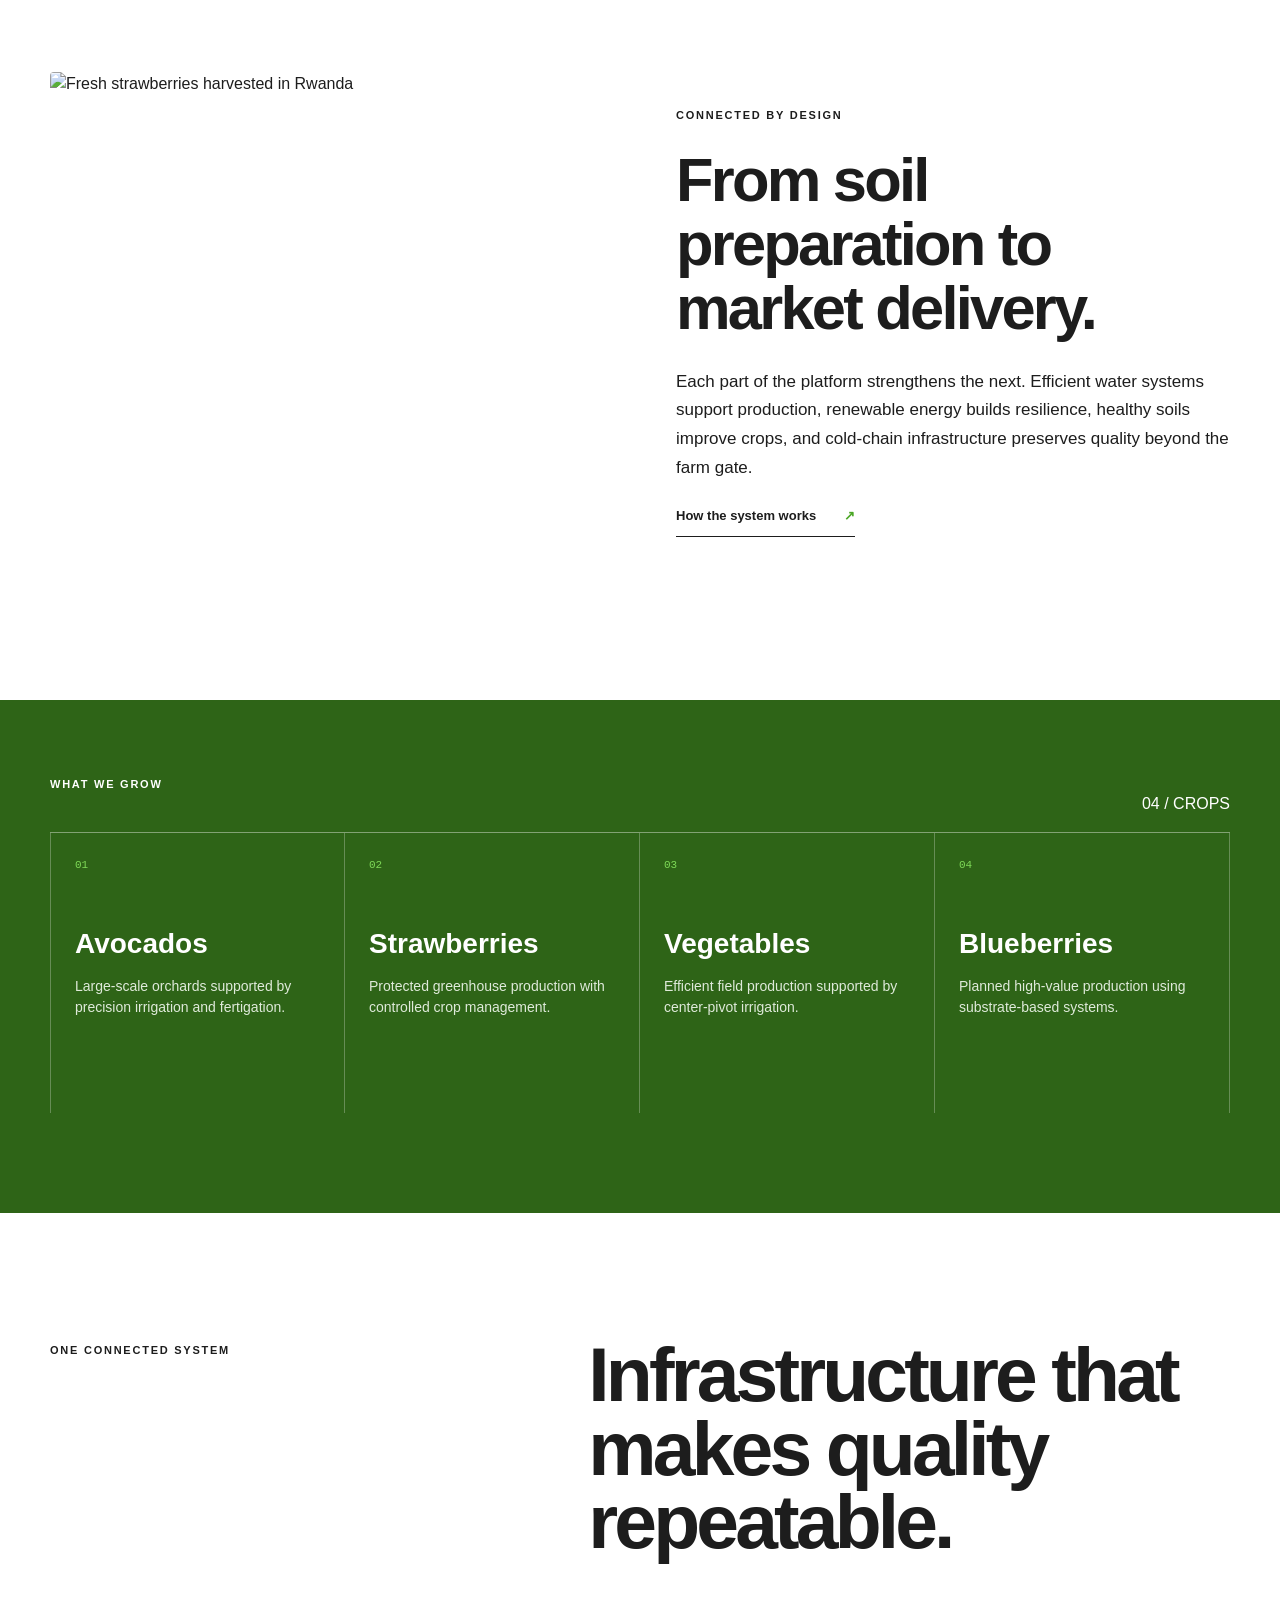
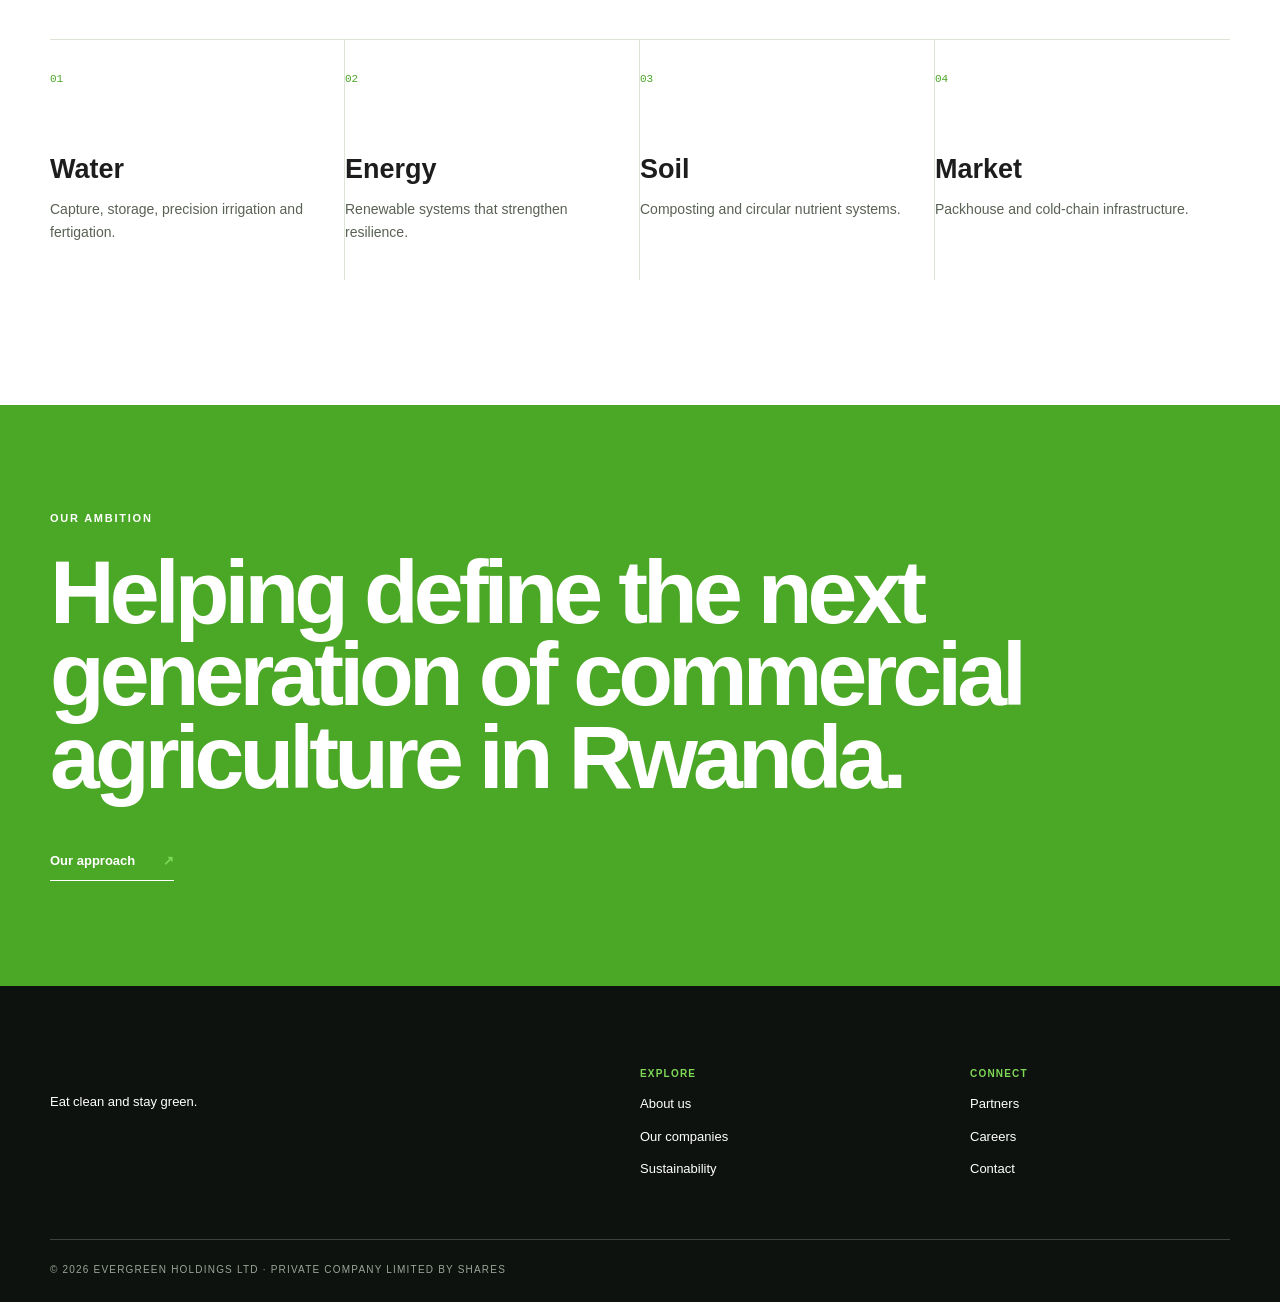
==== commit cbbc747f: "Add files via upload" ====
--- a/index.html
+++ b/index.html
@@ -1,90 +1,9 @@
-<!doctype html>
-<html lang="en">
-<head>
-  <meta charset="utf-8">
-  <meta name="viewport" content="width=device-width, initial-scale=1">
-  <meta name="description" content="Evergreen Holdings is building a connected, technology-driven commercial agriculture platform in Rwanda.">
-  <meta property="og:title" content="Evergreen Holdings Ltd">
-  <meta property="og:description" content="Building modern agriculture at scale.">
-  <meta property="og:image" content="og.png">
-  <title>Evergreen Holdings Ltd</title>
-  <link rel="icon" href="evergreen-logo.jpeg">
-  <link rel="stylesheet" href="style.css">
-</head>
-<body>
-  <header class="site-header">
-    <a class="brand" href="#home" aria-label="Evergreen Holdings home"><img src="evergreen-logo.jpeg" alt="Evergreen Holdings Ltd"></a>
-    <nav aria-label="Main navigation">
-      <a href="#about">About</a><a href="#companies">Our companies</a><a href="#sustainability">Sustainability</a><a href="#partners">Partners</a><a href="#news">Newsroom</a>
-    </nav>
-    <a class="contact-pill" href="#contact">Contact <span>↗</span></a>
-  </header>
-
-  <main>
-    <section class="hero" id="home">
-      <div class="hero-shade"></div>
-      <div class="hero-content shell">
-        <p class="eyebrow light">Evergreen Holdings · Kigali, Rwanda</p>
-        <h1>Building modern agriculture at scale.</h1>
-        <p>A connected, technology-driven platform producing high-quality food with disciplined operations and responsible resource stewardship.</p>
-        <a class="line-link light" href="#platform">Discover Evergreen <b>↗</b></a>
-      </div>
-    </section>
-
-    <section class="platform shell" id="platform">
-      <div class="platform-copy">
-        <p class="marker">Welcome</p>
-        <h2>The Evergreen Platform</h2>
-        <p>Evergreen Holdings is building an integrated, technology-driven commercial agriculture platform in Rwanda through Agribloom Farms and Pure Harvest Farms.</p>
-        <p>Our focus reaches beyond crop production to the full agricultural system—water, energy, production and post-harvest infrastructure—enabling responsible farming from soil preparation through to market delivery.</p>
-        <a class="button" href="#companies">Explore our companies</a>
-      </div>
-      <div class="platform-image" role="img" aria-label="Modern agriculture in Rwanda"><span>Integrated agriculture<br>Rwanda</span></div>
-    </section>
-
-    <section class="editorial shell">
-      <img src="assets/pure-harvest-strawberries.png" alt="Fresh strawberries harvested in Rwanda">
-      <div><p class="eyebrow">Connected by design</p><h2>From soil preparation to market delivery.</h2><p>Each part of the platform strengthens the next. Efficient water systems support production, renewable energy builds resilience, healthy soils improve crops, and cold-chain infrastructure preserves quality beyond the farm gate.</p><a class="line-link" href="#sustainability">How the system works <b>↗</b></a></div>
-    </section>
-
-    <section class="crop-band">
-      <div class="shell section-head"><p class="eyebrow light">What we grow</p><p>04 / CROPS</p></div>
-      <div class="crop-grid shell">
-        <article><span>01</span><h3>Avocados</h3><p>Large-scale orchards supported by precision irrigation and fertigation.</p></article>
-        <article><span>02</span><h3>Strawberries</h3><p>Protected greenhouse production with controlled crop management.</p></article>
-        <article><span>03</span><h3>Vegetables</h3><p>Efficient field production supported by center-pivot irrigation.</p></article>
-        <article><span>04</span><h3>Blueberries</h3><p>Planned high-value production using substrate-based systems.</p></article>
-      </div>
-    </section>
-
-    <section class="section shell" id="about">
-      <div class="section-title"><p class="eyebrow">About Evergreen</p><h2>Purpose built for long-term value.</h2></div>
-      <div class="prose"><p>Evergreen Holdings Ltd is a private company limited by shares, incorporated on 30 June 2024 and headquartered in Kimihurura, Kigali.</p><p>As a holding company, Evergreen provides strategic oversight and governance to Agribloom Farms Ltd and Pure Harvest Farms Ltd. Together, they produce and export avocados, vegetables and strawberries.</p></div>
-    </section>
-
-    <section class="green-section">
-      <div class="shell two-up"><article><p class="eyebrow light">Vision</p><h2>A trusted international agribusiness group.</h2><p>Our produce, systems and ethics will set a benchmark for reliability, sustainability and long-term value across global markets.</p></article><article><p class="eyebrow light">Mission</p><h2>High-quality food at scale.</h2><p>We responsibly steward land, people and capital while demonstrating what productive, sustainable and commercially scalable agriculture can achieve in Rwanda.</p></article></div>
-    </section>
-
-    <section class="section shell" id="companies">
-      <div class="section-title"><p class="eyebrow">Our companies</p><h2>One group. Two focused operators.</h2></div>
-      <div class="company-cards"><article><span>01</span><h3>Agribloom Farms Ltd</h3><p>Modern production and export capacity across avocados and vegetables, supported by precision irrigation and integrated post-harvest systems.</p></article><article><span>02</span><h3>Pure Harvest Farms Ltd</h3><p>Premium strawberry production using controlled crop management, protected growing systems and careful resource stewardship.</p></article></div>
-    </section>
-
-    <section class="soft-section" id="sustainability">
-      <div class="shell"><p class="eyebrow">Governance & sustainability</p><h2 class="wide-title">Productivity and responsibility belong together.</h2><div class="pillars"><article><span>01</span><h3>Water stewardship</h3><p>Rain harvesting, reservoirs, filtration and precision delivery improve security and crop consistency.</p></article><article><span>02</span><h3>Renewable resilience</h3><p>Solar and renewable systems reduce conventional energy dependence where viable.</p></article><article><span>03</span><h3>Circular soils</h3><p>Crop residues become compost and soil amendments that recover value and strengthen soil health.</p></article><article><span>04</span><h3>Cold chain</h3><p>Cooling, grading, packing, storage and transport preserve quality and reduce avoidable loss.</p></article></div></div>
-    </section>
-
-    <section class="section shell" id="partners">
-      <div class="section-title"><p class="eyebrow">Investors & partners</p><h2>Partnering to build durable agricultural value.</h2></div>
-      <div class="prose"><h3>Integrated platform</h3><p>Production, water, energy, soil, packhouse and cold-chain systems are designed to work as one.</p><h3>Growth with purpose</h3><p>Commercial scale is pursued alongside resource efficiency, soil health and long-term resilience.</p></div>
-    </section>
-
-    <section class="news shell" id="news"><p class="eyebrow">Newsroom</p><article><p>Company milestone · 30 June 2024</p><h2>Evergreen Holdings Ltd incorporated in Rwanda.</h2><p>The group begins building an integrated commercial agriculture platform through Agribloom Farms and Pure Harvest Farms.</p></article></section>
-
-    <section class="contact" id="contact"><div class="shell contact-grid"><div><p class="eyebrow light">Contact</p><h2>Let’s build what comes next.</h2><p>Kimihurura<br>Kigali, Rwanda</p></div><form action="#contact"><label>Name<input type="text" required></label><label>Email<input type="email" required></label><label>Enquiry type<select><option>Corporate enquiry</option><option>Investment or partnership</option><option>Agribloom sales</option><option>Careers</option></select></label><label>Message<textarea rows="5" required></textarea></label><button type="submit">Send enquiry <span>↗</span></button></form></div></section>
-  </main>
-
-  <footer><div class="shell footer-grid"><div><img src="evergreen-logo.jpeg" alt=""><p>Eat clean and stay green.</p></div><div><b>Explore</b><a href="#about">About us</a><a href="#companies">Our companies</a><a href="#sustainability">Sustainability</a></div><div><b>Connect</b><a href="#partners">Partners</a><a href="#news">Newsroom</a><a href="#contact">Contact</a></div></div><div class="shell copyright">© 2026 Evergreen Holdings Ltd · Private company limited by shares</div></footer>
-</body>
-</html>
+<!doctype html><html lang="en"><head><meta charset="utf-8"><meta name="viewport" content="width=device-width,initial-scale=1"><meta name="description" content="Evergreen Holdings is building a connected, technology-driven commercial agriculture platform in Rwanda."><title>Evergreen Holdings Ltd</title><link rel="icon" href="evergreen-logo.jpeg"><link rel="stylesheet" href="style.css"></head><body>
+<header class="site-header"><a class="brand" href="index.html"><img src="evergreen-logo.jpeg" alt="Evergreen Holdings Ltd"></a><nav><a href="about.html">About</a><a href="companies.html">Our companies</a><a href="sustainability.html">Sustainability</a><a href="partners.html">Partners</a><a href="newsroom.html">Newsroom</a></nav><a class="contact-pill" href="contact.html">Contact <span>↗</span></a></header>
+<main><section class="hero"><div class="hero-shade"></div><div class="hero-content shell"><p class="eyebrow light">Evergreen Holdings · Kigali, Rwanda</p><h1>Building modern agriculture at scale.</h1><p>A connected, technology-driven platform producing high-quality food with disciplined operations and responsible resource stewardship.</p><a class="line-link light" href="about.html">Discover Evergreen <b>↗</b></a></div></section>
+<section class="platform shell"><div class="platform-copy"><p class="marker">Welcome</p><h2>The Evergreen Platform</h2><p>Evergreen Holdings is building an integrated, technology-driven commercial agriculture platform in Rwanda through Agribloom Farms and Pure Harvest Farms.</p><p>Our focus reaches beyond crop production to the full agricultural system—water, energy, production and post-harvest infrastructure—enabling responsible farming from soil preparation through to market delivery.</p><a class="button" href="companies.html">Explore our companies</a></div><div class="platform-image"><span>Integrated agriculture<br>Rwanda</span></div></section>
+<section class="editorial shell"><img src="pure-harvest-strawberries.png" alt="Fresh strawberries harvested in Rwanda"><div><p class="eyebrow">Connected by design</p><h2>From soil preparation to market delivery.</h2><p>Each part of the platform strengthens the next. Efficient water systems support production, renewable energy builds resilience, healthy soils improve crops, and cold-chain infrastructure preserves quality beyond the farm gate.</p><a class="line-link" href="sustainability.html">How the system works <b>↗</b></a></div></section>
+<section class="crop-band"><div class="shell section-head"><p class="eyebrow light">What we grow</p><p>04 / CROPS</p></div><div class="crop-grid shell"><article><span>01</span><h3>Avocados</h3><p>Large-scale orchards supported by precision irrigation and fertigation.</p></article><article><span>02</span><h3>Strawberries</h3><p>Protected greenhouse production with controlled crop management.</p></article><article><span>03</span><h3>Vegetables</h3><p>Efficient field production supported by center-pivot irrigation.</p></article><article><span>04</span><h3>Blueberries</h3><p>Planned high-value production using substrate-based systems.</p></article></div></section>
+<section class="home-systems shell"><div><p class="eyebrow">One connected system</p><h2>Infrastructure that makes quality repeatable.</h2></div><div class="systems-grid"><article><span>01</span><h3>Water</h3><p>Capture, storage, precision irrigation and fertigation.</p></article><article><span>02</span><h3>Energy</h3><p>Renewable systems that strengthen resilience.</p></article><article><span>03</span><h3>Soil</h3><p>Composting and circular nutrient systems.</p></article><article><span>04</span><h3>Market</h3><p>Packhouse and cold-chain infrastructure.</p></article></div></section>
+<section class="cta"><div class="shell"><p class="eyebrow light">Our ambition</p><h2>Helping define the next generation of commercial agriculture in Rwanda.</h2><a class="line-link light" href="sustainability.html">Our approach <b>↗</b></a></div></section></main>
+<footer><div class="shell footer-grid"><div><img src="evergreen-logo.jpeg" alt=""><p>Eat clean and stay green.</p></div><div><b>Explore</b><a href="about.html">About us</a><a href="companies.html">Our companies</a><a href="sustainability.html">Sustainability</a></div><div><b>Connect</b><a href="partners.html">Partners</a><a href="careers.html">Careers</a><a href="contact.html">Contact</a></div></div><div class="shell copyright">© 2026 Evergreen Holdings Ltd · Private company limited by shares</div></footer></body></html>
--- a/style.css
+++ b/style.css
@@ -1,6 +1,59 @@
 :root{--green:#2e6417;--green2:#4ba726;--lime:#7ed957;--soft:#f7f9f5;--ink:#1d1d1d;--line:#dbe4d6}*{box-sizing:border-box}html{scroll-behavior:smooth}body{margin:0;color:var(--ink);font-family:Arial,Helvetica,sans-serif}a{color:inherit;text-decoration:none}.shell{width:min(100% - 48px,1320px);margin:auto}.eyebrow{text-transform:uppercase;letter-spacing:.16em;font-size:11px;font-weight:700;margin:0 0 24px}.light{color:#fff}.site-header{height:82px;padding:0 28px;display:grid;grid-template-columns:220px 1fr 170px;align-items:center;background:#fff;position:sticky;top:0;z-index:10;border-bottom:1px solid #e5ebe2}.brand{width:145px;height:64px}.brand img{width:100%;height:100%;object-fit:contain}.site-header nav{display:flex;justify-content:center;gap:28px;font-size:13px;font-weight:700}.site-header nav a:hover{color:var(--green2)}.contact-pill{justify-self:end;padding:13px 20px;border-radius:30px;background:var(--ink);color:#fff}.contact-pill span,.line-link b{color:var(--lime)}
-.hero{height:calc(100vh - 82px);min-height:650px;color:#fff;background:url('assets/evergreen-hero.png') center/cover;position:relative;display:flex;align-items:flex-end}.hero-shade{position:absolute;inset:0;background:linear-gradient(90deg,rgba(8,25,6,.78),rgba(0,0,0,.06) 75%)}.hero-content{position:relative;padding-bottom:85px}.hero h1{font-size:clamp(58px,8.2vw,126px);letter-spacing:-.065em;line-height:.85;max-width:1000px;margin:0}.hero-content>p:not(.eyebrow){font-size:18px;line-height:1.55;max-width:620px;margin:36px 0}.line-link{display:inline-flex;gap:28px;font-size:13px;font-weight:700;padding-bottom:10px;border-bottom:1px solid}.line-link:not(.light) b{color:var(--green2)}
-.platform{display:grid;grid-template-columns:1.2fr .8fr;gap:100px;align-items:center;padding:140px 0 120px}.marker{display:inline-block;background:linear-gradient(transparent 28%,rgba(75,167,38,.62) 28%,rgba(75,167,38,.62) 88%,transparent 88%);font-weight:700;padding:0 3px}.platform-copy h2{display:table;font-size:clamp(48px,5vw,74px);letter-spacing:-.05em;margin:20px 0 28px;padding-bottom:8px;border-bottom:3px solid}.platform-copy>p:not(.marker){font-size:17px;line-height:1.7;max-width:760px}.button{display:inline-block;margin-top:25px;padding:14px 20px;background:var(--green2);color:#fff;border-radius:5px;font-weight:700;font-size:14px}.platform-image{height:500px;background:linear-gradient(0deg,rgba(14,35,8,.45),transparent 58%),url('assets/evergreen-hero.png') 72% center/cover;border-radius:4px;position:relative}.platform-image span{position:absolute;left:24px;bottom:24px;color:#fff;text-transform:uppercase;letter-spacing:.14em;font-size:10px;line-height:1.6}.editorial{display:grid;grid-template-columns:1fr 1fr;gap:110px;align-items:center;padding:40px 0 140px}.editorial img{width:100%;height:520px;object-fit:cover;border-radius:4px}.editorial h2,.section-title h2,.wide-title{font-size:clamp(44px,5vw,74px);line-height:1.02;letter-spacing:-.05em;margin:0 0 28px}.editorial div>p:not(.eyebrow),.prose p{font-size:17px;line-height:1.7}
+.hero{height:calc(100vh - 82px);min-height:650px;color:#fff;background:url('evergreen-hero.png') center/cover;position:relative;display:flex;align-items:flex-end}.hero-shade{position:absolute;inset:0;background:linear-gradient(90deg,rgba(8,25,6,.78),rgba(0,0,0,.06) 75%)}.hero-content{position:relative;padding-bottom:85px}.hero h1{font-size:clamp(58px,8.2vw,126px);letter-spacing:-.065em;line-height:.85;max-width:1000px;margin:0}.hero-content>p:not(.eyebrow){font-size:18px;line-height:1.55;max-width:620px;margin:36px 0}.line-link{display:inline-flex;gap:28px;font-size:13px;font-weight:700;padding-bottom:10px;border-bottom:1px solid}.line-link:not(.light) b{color:var(--green2)}
+.platform{display:grid;grid-template-columns:1.2fr .8fr;gap:100px;align-items:center;padding:140px 0 120px}.marker{display:inline-block;background:linear-gradient(transparent 28%,rgba(75,167,38,.62) 28%,rgba(75,167,38,.62) 88%,transparent 88%);font-weight:700;padding:0 3px}.platform-copy h2{display:table;font-size:clamp(48px,5vw,74px);letter-spacing:-.05em;margin:20px 0 28px;padding-bottom:8px;border-bottom:3px solid}.platform-copy>p:not(.marker){font-size:17px;line-height:1.7;max-width:760px}.button{display:inline-block;margin-top:25px;padding:14px 20px;background:var(--green2);color:#fff;border-radius:5px;font-weight:700;font-size:14px}.platform-image{height:500px;background:linear-gradient(0deg,rgba(14,35,8,.45),transparent 58%),url('evergreen-hero.png') 72% center/cover;border-radius:4px;position:relative}.platform-image span{position:absolute;left:24px;bottom:24px;color:#fff;text-transform:uppercase;letter-spacing:.14em;font-size:10px;line-height:1.6}.editorial{display:grid;grid-template-columns:1fr 1fr;gap:110px;align-items:center;padding:40px 0 140px}.editorial img{width:100%;height:520px;object-fit:cover;border-radius:4px}.editorial h2,.section-title h2,.wide-title{font-size:clamp(44px,5vw,74px);line-height:1.02;letter-spacing:-.05em;margin:0 0 28px}.editorial div>p:not(.eyebrow),.prose p{font-size:17px;line-height:1.7}
 .crop-band,.green-section{background:var(--green);color:#fff;padding:76px 0 100px}.section-head{display:flex;justify-content:space-between}.crop-grid{display:grid;grid-template-columns:repeat(4,1fr);border-top:1px solid #ffffff66}.crop-grid article{min-height:300px;padding:26px 24px;border-right:1px solid #ffffff44;display:flex;flex-direction:column}.crop-grid article:first-child{border-left:1px solid #ffffff44}.crop-grid span,.pillars span,.company-cards span{color:var(--lime);font:11px monospace}.crop-grid h3{font-size:30px;margin:auto 0 18px}.crop-grid p{font-size:14px;line-height:1.55;color:#dfeada}.section{display:grid;grid-template-columns:1.2fr 1fr;gap:110px;padding:130px 0;border-bottom:1px solid var(--line)}.prose{align-self:end}.two-up{display:grid;grid-template-columns:1fr 1fr;gap:100px}.two-up article{border-top:1px solid #ffffff66;padding-top:25px}.two-up h2{font-size:45px;letter-spacing:-.04em;line-height:1}.two-up p:last-child{line-height:1.65;color:#dfeada}.company-cards{display:grid;grid-template-columns:1fr 1fr;gap:30px}.company-cards article{background:var(--soft);padding:35px}.company-cards h3{font-size:28px}.company-cards p{line-height:1.6}.soft-section{background:var(--soft);padding:130px 0}.wide-title{max-width:950px}.pillars{display:grid;grid-template-columns:repeat(4,1fr);margin-top:80px}.pillars article{border-top:1px solid var(--line);padding:25px 28px 25px 0}.pillars h3{margin-top:60px;font-size:23px}.pillars p{font-size:14px;line-height:1.6;color:#596154}.news{padding:130px 0}.news article{max-width:900px;border-top:1px solid;padding-top:25px}.news h2{font-size:clamp(42px,5vw,70px);letter-spacing:-.05em;line-height:1;margin:60px 0 25px}.news p{line-height:1.65}.contact{background:#162512;color:#fff;padding:120px 0}.contact-grid{display:grid;grid-template-columns:1fr 1fr;gap:100px}.contact h2{font-size:clamp(50px,6vw,86px);letter-spacing:-.055em;line-height:.95;margin:0 0 40px}.contact form{display:grid;gap:24px}.contact label{display:flex;flex-direction:column;gap:8px;font-size:11px;text-transform:uppercase;letter-spacing:.12em}.contact input,.contact select,.contact textarea{border:0;border-bottom:1px solid #ffffff77;background:transparent;color:#fff;font:16px Arial;padding:12px 0}.contact option{color:#111}.contact button{border:0;background:var(--green2);color:#fff;padding:17px 20px;font-weight:700;display:flex;justify-content:space-between}footer{background:#0e120e;color:#fff;padding:80px 0 25px}.footer-grid{display:grid;grid-template-columns:2fr 1fr 1fr;gap:70px}.footer-grid>div{display:flex;flex-direction:column;gap:13px;font-size:13px}.footer-grid img{width:180px;filter:brightness(0) invert(1)}.footer-grid b{color:var(--lime);text-transform:uppercase;letter-spacing:.12em;font-size:10px}.copyright{border-top:1px solid #ffffff33;margin-top:60px;padding-top:22px;font-size:10px;color:#9aa497;text-transform:uppercase;letter-spacing:.12em}
 @media(max-width:900px){.shell{width:min(100% - 32px,1320px)}.site-header{height:70px;grid-template-columns:1fr auto;padding:0 16px}.site-header nav{display:none}.brand{height:55px;width:125px}.hero{height:calc(100svh - 70px)}.hero h1{font-size:58px}.platform,.editorial,.section,.contact-grid{grid-template-columns:1fr;gap:55px}.platform{padding:90px 0}.editorial{padding-bottom:90px}.platform-image,.editorial img{height:420px}.crop-grid,.pillars{grid-template-columns:1fr 1fr}.two-up{grid-template-columns:1fr;gap:60px}.company-cards{grid-template-columns:1fr}.section,.soft-section,.news{padding-top:90px;padding-bottom:90px}}
 @media(max-width:560px){.contact-pill{padding:11px 14px;font-size:12px}.hero h1{font-size:48px}.platform-copy h2,.editorial h2,.section-title h2,.wide-title{font-size:42px}.platform-image,.editorial img{height:330px}.crop-grid,.pillars{grid-template-columns:1fr}.crop-grid article{min-height:220px;border-left:1px solid #ffffff44}.footer-grid{grid-template-columns:1fr}}
+
+/* Professional alignment refinement */
+body{line-height:1.5}h1,h2,h3,p{max-width:100%;overflow-wrap:break-word}.shell{width:min(100% - 48px,1180px)}.site-header{padding-left:max(28px,calc((100vw - 1180px)/2));padding-right:max(28px,calc((100vw - 1180px)/2));grid-template-columns:180px 1fr 150px}.site-header nav{align-items:center;gap:26px;white-space:nowrap}
+.platform{grid-template-columns:minmax(0,7fr) minmax(0,5fr);gap:72px;padding:128px 0 112px}.platform-copy h2{font-size:clamp(48px,5vw,70px);line-height:1.02;letter-spacing:-.045em}.platform-copy>p:not(.marker){max-width:650px;margin:0 0 18px}.platform-copy .button{margin-top:20px}.editorial{grid-template-columns:minmax(0,6fr) minmax(0,6fr);gap:72px;padding:32px 0 128px}.editorial img{height:500px}.editorial h2,.section-title h2,.wide-title{font-size:clamp(42px,4.8vw,68px);line-height:1.04;letter-spacing:-.045em}.editorial div>p:not(.eyebrow),.prose p{margin:0 0 20px}
+.crop-grid article{min-height:280px}.crop-grid h3{font-size:28px;line-height:1.1;margin:58px 0 16px}.crop-grid p{margin:0}.section{grid-template-columns:minmax(0,5fr) minmax(0,7fr);gap:80px;align-items:start;padding:120px 0}.section-title h2{max-width:520px}.prose{align-self:start;padding-top:39px;max-width:650px}.two-up{gap:72px}.two-up h2{font-size:42px;line-height:1.06;margin:55px 0 22px;max-width:520px}.two-up p:last-child{max-width:530px}.company-cards{gap:24px}.company-cards article{padding:34px;min-height:290px}.company-cards h3{font-size:26px;line-height:1.15;margin:58px 0 16px}.company-cards p{margin:0}.soft-section{padding:120px 0}.wide-title{max-width:900px}.pillars{margin-top:72px}.pillars article{padding:25px 24px 25px 0;min-height:270px}.pillars h3{margin:58px 0 15px;font-size:22px;line-height:1.18}.pillars p{margin:0}.news{padding:120px 0}.news h2{font-size:clamp(42px,5vw,68px);line-height:1.03;letter-spacing:-.045em;margin:54px 0 25px}.contact{padding:112px 0}.contact-grid{grid-template-columns:minmax(0,5fr) minmax(0,7fr);gap:80px;align-items:start}.contact h2{font-size:clamp(50px,6vw,80px);line-height:.98;max-width:520px}.footer-grid>div{align-items:flex-start}
+@media(max-width:900px){.shell{width:min(100% - 32px,1180px)}.site-header{padding:0 16px;grid-template-columns:1fr auto}.platform,.editorial,.section,.contact-grid{grid-template-columns:1fr;gap:52px}.platform{padding:88px 0}.editorial{padding:20px 0 88px}.section{padding:88px 0}.prose{padding-top:0}.platform-image,.editorial img{height:420px}}
+@media(max-width:560px){.platform-copy h2,.editorial h2,.section-title h2,.wide-title{font-size:40px}.platform-image,.editorial img{height:330px}.crop-grid article{min-height:220px}.crop-grid h3,.company-cards h3,.pillars h3{margin-top:42px}.two-up h2{font-size:36px}}
+
+/* Multi-page website */
+.site-header nav a.active{color:var(--green2);border-bottom:2px solid var(--green2);padding-bottom:7px}.page-hero{padding:125px 0 110px}.page-hero h1{font-size:clamp(60px,8vw,112px);line-height:.9;letter-spacing:-.06em;margin:0;max-width:1050px}.page-hero>p:last-child{font-size:18px;line-height:1.7;max-width:620px;margin:55px 0 0 auto}.split{display:grid;grid-template-columns:minmax(0,6fr) minmax(0,5fr);gap:100px;align-items:start;padding:110px 0;border-top:1px solid var(--line)}.split h2{font-size:clamp(42px,5vw,68px);line-height:1;letter-spacing:-.05em;margin:0;max-width:610px}.split>div{padding-top:5px}.split p{font-size:17px;line-height:1.7;margin:0 0 25px}.split h3{font-size:22px;margin:0 0 8px}.split h3:not(:first-child){margin-top:35px}.values{padding:120px 0}.values>h2{font-size:68px;letter-spacing:-.05em;margin:0 0 60px}.values>div{display:grid;grid-template-columns:1fr 1fr;column-gap:60px}.values article{display:grid;grid-template-columns:55px 1fr;align-items:center;border-top:1px solid var(--line);padding:22px 0}.values article span,.pillar-page span,.systems-grid span{font:11px monospace;color:var(--green2)}.values h3{margin:0;font-size:19px}.cta{background:var(--green2);color:#fff;padding:105px 0}.cta h2{font-size:clamp(54px,7vw,96px);line-height:.92;letter-spacing:-.055em;margin:0 0 50px;max-width:1100px}.home-systems{padding:125px 0}.home-systems>div:first-child{display:grid;grid-template-columns:4fr 8fr;gap:70px}.home-systems h2{font-size:clamp(48px,6vw,80px);line-height:.96;letter-spacing:-.05em;margin:0}.systems-grid{display:grid;grid-template-columns:repeat(4,1fr);margin-top:80px;border-top:1px solid var(--line)}.systems-grid article{padding:25px 25px 20px 0;min-height:240px;border-right:1px solid var(--line)}.systems-grid h3{font-size:27px;margin:65px 0 14px}.systems-grid p{font-size:14px;line-height:1.6;color:#596154}.company-story{display:grid;grid-template-columns:1fr 1fr;gap:80px;align-items:center;padding:110px 0}.company-copy h2{font-size:clamp(48px,5vw,72px);line-height:1.02;letter-spacing:-.05em;margin:20px 0 28px}.company-copy>p:not(.marker){font-size:17px;line-height:1.7;margin:0 0 28px}.company-photo{display:block;width:100%;height:520px;object-fit:cover;border-radius:4px;background:#e8eee5}.company-photo.orchard{background:linear-gradient(0deg,#19350d66,transparent),url('evergreen-hero.png') 70% center/cover}.pillar-page{display:grid;grid-template-columns:repeat(3,1fr);padding-bottom:120px}.pillar-page article{min-height:290px;padding:26px 30px 35px 0;border-top:1px solid var(--line)}.pillar-page article:nth-child(3n+2),.pillar-page article:nth-child(3n+3){padding-left:30px;border-left:1px solid var(--line)}.pillar-page h2{font-size:29px;line-height:1.08;margin:65px 0 16px}.pillar-page p{font-size:14px;line-height:1.6;color:#596154;margin:0}.cycle{background:#162512;color:#fff;padding:105px 0}.cycle h2{font-size:clamp(38px,5vw,72px);line-height:1.1;letter-spacing:-.05em;margin:0}.cycle b{color:var(--lime)}.partner-strip{display:grid;grid-template-columns:repeat(4,1fr);padding:75px 0 110px}.partner-strip span{font-size:20px;padding:25px;border-top:1px solid var(--line);border-right:1px solid var(--line)}.news-page{display:grid;grid-template-columns:2fr 1fr;gap:70px;padding:30px 0 130px}.news-page article{border-top:1px solid;padding-top:25px}.news-page article h2{font-size:clamp(42px,5vw,66px);line-height:1.02;letter-spacing:-.05em;margin:55px 0 25px}.news-page article>p:not(.eyebrow){font-size:17px;line-height:1.7;margin-bottom:30px}.news-page aside{background:var(--soft);padding:32px;align-self:start}.news-page aside span{font-size:11px;text-transform:uppercase;letter-spacing:.12em;color:var(--green2);font-weight:700}.news-page aside p{font-size:17px;line-height:1.6;margin:90px 0 0}.openings{display:grid;grid-template-columns:4fr 8fr;gap:70px;padding:75px 0 120px;border-top:1px solid var(--line)}.openings h2{font-size:42px;letter-spacing:-.04em;margin:0 0 15px}.contact-page{display:grid;grid-template-columns:5fr 7fr;gap:90px;padding:30px 0 130px}.contact-page h2{font-size:52px;letter-spacing:-.05em}.contact-page>div>p:last-child{font-size:16px;line-height:1.7;max-width:420px}.contact-page form{display:grid;grid-template-columns:1fr 1fr;gap:26px 22px}.contact-page label{display:flex;flex-direction:column;gap:9px;font-size:11px;text-transform:uppercase;letter-spacing:.12em}.contact-page input,.contact-page select,.contact-page textarea{border:0;border-bottom:1px solid #aeb7aa;background:transparent;padding:12px 0;font:16px Arial;outline:none}.contact-page .wide{grid-column:1/-1}.contact-page button{grid-column:1/-1;border:0;background:var(--green);color:#fff;padding:17px 20px;display:flex;justify-content:space-between;font-weight:700}
+@media(max-width:900px){.page-hero{padding:90px 0 75px}.page-hero>p:last-child{margin-top:40px}.split,.company-story,.news-page,.contact-page{grid-template-columns:1fr;gap:50px}.values>div{grid-template-columns:1fr}.home-systems>div:first-child{grid-template-columns:1fr}.systems-grid,.pillar-page{grid-template-columns:1fr 1fr}.pillar-page article:nth-child(3n+2),.pillar-page article:nth-child(3n+3){padding-left:0;border-left:0}.openings{grid-template-columns:1fr;gap:35px}.company-photo{height:420px}}
+@media(max-width:560px){.page-hero h1{font-size:48px}.page-hero>p:last-child{font-size:16px}.split h2,.values>h2{font-size:40px}.systems-grid,.pillar-page{grid-template-columns:1fr}.systems-grid article{min-height:200px}.pillar-page article{min-height:240px}.partner-strip{grid-template-columns:1fr 1fr}.contact-page form{grid-template-columns:1fr}.contact-page .wide{grid-column:auto}.company-photo{height:340px}}
+
+/* Consistent editorial alignment across every page */
+main p{max-width:68ch}
+.page-hero{display:grid;grid-template-columns:minmax(0,5fr) minmax(0,7fr);column-gap:80px;align-items:end}
+.page-hero .eyebrow{grid-column:1/-1}
+.page-hero h1{grid-column:1/-1;max-width:1040px;text-wrap:balance}
+.page-hero>p:last-child{grid-column:2;margin:48px 0 0;max-width:600px}
+.split{grid-template-columns:minmax(0,5fr) minmax(0,7fr);gap:80px}
+.split h2,.company-copy h2,.news-page article h2,.openings h2{text-wrap:balance}
+.split>div{max-width:650px}
+.split p:last-child,.company-copy>p:last-of-type,.news-page article>p:last-of-type{margin-bottom:0}
+.values>h2{line-height:1.02;text-wrap:balance}
+.values article{min-height:72px}
+.home-systems>div:first-child{grid-template-columns:minmax(0,5fr) minmax(0,7fr);gap:80px;align-items:start}
+.home-systems>div:first-child>p{margin:4px 0 0;max-width:650px}
+.systems-grid article:last-child{border-right:0}
+.systems-grid h3{line-height:1.12;text-wrap:balance}
+.company-story{grid-template-columns:minmax(0,6fr) minmax(0,6fr);gap:72px}
+.company-copy{max-width:570px}
+.company-story:nth-child(even) .company-copy{justify-self:end}
+.pillar-page h2{max-width:280px;text-wrap:balance}
+.partner-strip span{display:flex;align-items:center;min-height:100px;line-height:1.25}
+.partner-strip span:first-child{border-left:1px solid var(--line)}
+.news-page{grid-template-columns:minmax(0,8fr) minmax(280px,4fr);gap:72px}
+.news-page article>p:not(.eyebrow){max-width:650px}
+.openings{grid-template-columns:minmax(0,5fr) minmax(0,7fr);gap:80px;align-items:start}
+.openings>div{max-width:650px}
+.openings p{line-height:1.7}
+.contact-page{grid-template-columns:minmax(0,5fr) minmax(0,7fr);gap:80px;align-items:start}
+.contact-page h2{line-height:1.06;margin:20px 0 28px;text-wrap:balance}
+.contact-page form{max-width:650px}
+.cta h2{text-wrap:balance}
+
+@media(max-width:900px){.page-hero{grid-template-columns:1fr}.page-hero>p:last-child{grid-column:1;margin-top:36px}.split,.company-story,.news-page,.contact-page,.openings{grid-template-columns:1fr;gap:44px}.home-systems>div:first-child{grid-template-columns:1fr;gap:32px}.company-copy,.contact-page form{max-width:none}.company-story:nth-child(even) .company-copy{justify-self:start}.news-page aside{width:100%}}
+@media(max-width:560px){main p{max-width:none}.page-hero h1{line-height:.96}.page-hero>p:last-child{margin-top:28px}.partner-strip{grid-template-columns:1fr}.partner-strip span{min-height:72px;border-left:1px solid var(--line)}.values article{grid-template-columns:42px 1fr}.contact-page form{gap:22px}}
+
+/* Our companies: headline and introduction share one aligned row */
+.companies-hero{grid-template-columns:minmax(0,7fr) minmax(0,5fr);column-gap:72px;row-gap:40px;align-items:end}
+.companies-hero h1{grid-column:1;max-width:720px;font-size:clamp(58px,6.2vw,88px)}
+.companies-hero>p:last-child{grid-column:2;margin:0 0 5px;max-width:500px}
+@media(max-width:900px){.companies-hero{grid-template-columns:1fr;row-gap:0}.companies-hero h1,.companies-hero>p:last-child{grid-column:1}.companies-hero>p:last-child{margin-top:32px}}
